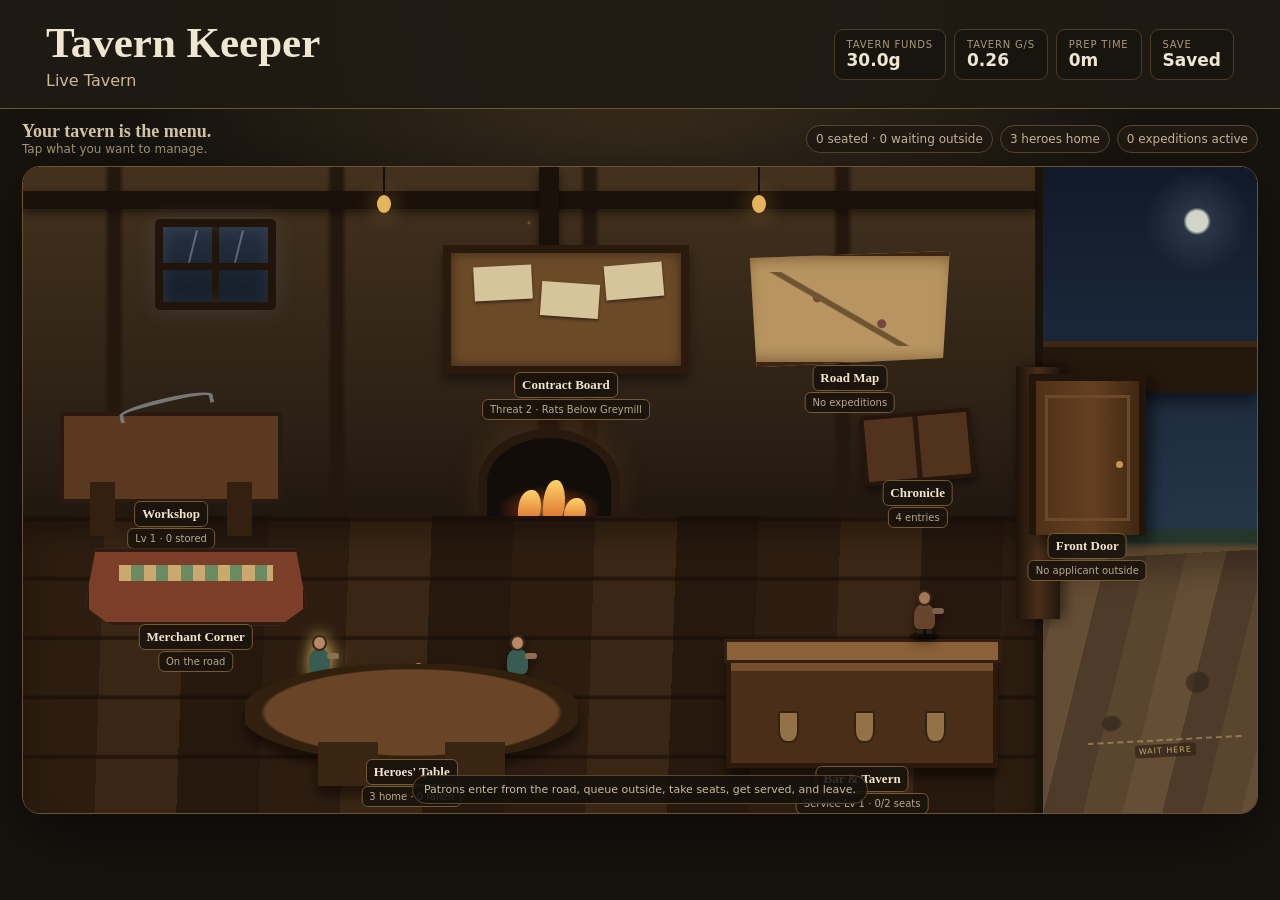
==== tavern-keeper/index.html @ 8fdbe209 "Scale Tavern Keeper contracts to long-form durations" ====
<!doctype html>
<html lang="en">
<head>
  <meta charset="utf-8">
  <meta name="viewport" content="width=device-width,initial-scale=1,viewport-fit=cover">
  <title>Tavern Keeper — Animated Tavern</title>
  <link rel="stylesheet" href="styles.css">
</head>
<body class="scene-mode">
<header class="game-header">
  <div class="brand"><h1>Tavern Keeper</h1><p>Live Tavern</p></div>
  <div class="top-stats">
    <div><span>Tavern funds</span><strong id="funds">0.0g</strong></div>
    <div><span>Tavern g/s</span><strong id="tavernGps">0.00</strong></div>
    <div><span>Prep time</span><strong id="prepTime">0m</strong></div>
    <div><span>Save</span><strong id="saveState">Local</strong></div>
  </div>
</header>

<section id="offlineReturn" class="panel offline-return hidden overlay-panel">
    <div class="section-title"><h2>While You Were Away</h2><span id="offlineDuration" class="status">0m</span></div>
    <div id="offlineSummary"></div>
    <button id="closeOfflineSummary">Dismiss Return Summary</button>
  </section>

<main id="appShell" class="scene-shell">
  <section id="sceneScreen" class="app-screen active" data-screen="scene" aria-label="Animated tavern">
    <div class="scene-intro">
      <div><strong>Your tavern is the menu.</strong><span>Tap what you want to manage.</span></div>
      <div class="scene-status-strip">
        <span id="scenePatronStatus">0 patrons</span>
        <span id="sceneHeroStatus">0 heroes home</span>
        <span id="sceneExpeditionStatus">0 expeditions</span>
      </div>
    </div>

    <div id="tavernRoom" class="tavern-room" aria-label="Tavern interior and exterior entry">
      <div id="sceneOutside" class="outside-yard" aria-hidden="true">
        <div class="outside-sky"></div>
        <div class="outside-road"></div>
        <div class="porch-roof"></div>
        <div class="queue-marker"><span>WAIT HERE</span></div>
      </div>
      <div class="door-threshold" aria-hidden="true"></div>
      <div class="room-wall">
        <div class="roof-beam beam-a"></div><div class="roof-beam beam-b"></div>
        <div class="scene-window"><i></i><i></i><span></span></div>
        <div class="fireplace"><div class="fire-glow"></div><div class="flame f1"></div><div class="flame f2"></div><div class="flame f3"></div></div>
        <div class="hanging-lamp lamp-a"></div><div class="hanging-lamp lamp-b"></div>
      </div>
      <div class="wood-floor"></div>

      <button class="scene-object hotspot contract-board-object" data-open-screen="contracts" aria-label="Open contract board">
        <span class="object-art"><i></i><i></i><i></i></span><b>Contract Board</b><small id="sceneContractBadge">Threat 2 selected</small>
      </button>

      <button class="scene-object hotspot wall-map-object" data-open-screen="expeditions" aria-label="Open expeditions">
        <span class="map-art"></span><b>Road Map</b><small id="sceneExpeditionBadge">No expeditions</small>
      </button>

      <button class="scene-object hotspot ledger-object" data-open-screen="chronicle" aria-label="Open tavern chronicle">
        <span class="book-art"></span><b>Chronicle</b><small id="sceneChronicleBadge">0 entries</small>
      </button>

      <button class="scene-object hotspot workshop-object" data-open-screen="workshop" aria-label="Open workshop">
        <span class="workbench-art"><i></i></span><b>Workshop</b><small id="sceneWorkshopBadge">Lv 1</small>
      </button>

      <button class="scene-object hotspot hero-table-object" data-open-screen="heroes" aria-label="Open hero roster and preparation">
        <span class="table-art"></span><b>Heroes' Table</b><small id="sceneHeroBadge">0 home</small>
      </button>

      <button class="scene-object hotspot bar-object" data-open-screen="tavern" aria-label="Manage tavern">
        <span class="bar-art"><i></i><i></i><i></i></span><b>Bar & Tavern</b><small id="sceneBarBadge">Lv 1 service</small>
      </button>

      <button class="scene-object hotspot merchant-object" data-open-screen="merchant" aria-label="Visit merchant">
        <span class="merchant-table-art"></span><b>Merchant Corner</b><small id="sceneMerchantBadge">On the road</small>
      </button>

      <button class="scene-object hotspot door-object exterior-door" data-open-screen="applicants" aria-label="Check applicants outside">
        <span class="door-art"><i></i></span><b>Front Door</b><small id="sceneApplicantBadge">No applicant</small>
      </button>

      <div id="scenePatrons" class="scene-actors patron-actors" aria-hidden="true"></div>
      <div id="sceneHeroes" class="scene-actors hero-actors" aria-hidden="true"></div>
      <div id="sceneVisitor" class="scene-actors visitor-actors" aria-hidden="true"></div>
      <div id="sceneStaff" class="scene-actors staff-actors" aria-hidden="true"></div>

      <div class="scene-toast" id="sceneToast">Tap an object to manage the tavern.</div>
    </div>
  </section>

  <section class="app-screen menu-screen" data-screen="tavern">
    <div class="screen-header"><button class="back-tavern" data-back-tavern>← Back to Tavern</button><div><h2>Bar & Tavern</h2><p>Patrons, service, facilities and upgrades.</p></div></div>
    <section class="panel economy-panel screen-panel">
    <div class="section-title"><h2>Tavern Floor</h2><span id="serviceStatus" class="status">OPEN</span></div>
    <div class="economy-metrics">
      <div><span>Projected income</span><strong id="projectedGps">0.00 g/s</strong></div>
      <div><span>Rolling income</span><strong id="rollingGps">0.00 g/s</strong></div>
      <div><span>Seats</span><strong id="seatCount">2</strong></div>
      <div><span>Service</span><strong id="serviceLevel">Lv 1</strong></div>
      <div><span>Kitchen</span><strong id="kitchenLevel">Lv 1</strong></div>
      <div><span>Commons</span><strong id="barLevel">Lv 1</strong></div>
      <div><span>Lodging</span><strong id="lodgingLevel">Lv 1</strong></div>
      <div><span>Infirmary</span><strong id="infirmaryLevel">Lv 1</strong></div>
      <div><span>Workshop</span><strong id="workshopLevel">Lv 1</strong></div>
      <div><span>Patrons served</span><strong id="servedCount">0</strong></div>
      <div><span>Walked away</span><strong id="lostCount">0</strong></div>
    </div>

    <div class="tavern-flow">
      <div>
        <h3>Seated patrons</h3>
        <div id="seatedPatrons" class="patron-list"></div>
      </div>
      <div>
        <h3>Waiting</h3>
        <div id="waitingPatrons" class="patron-list compact"></div>
      </div>
      <div>
        <h3>Recent service</h3>
        <div id="serviceLog" class="service-log"></div>
      </div>
    </div>

    <h3>Improve the Tavern</h3>
    <div id="tavernUpgrades" class="upgrade-grid"></div>
  </section>
  </section>

  <section class="app-screen menu-screen" data-screen="merchant">
    <div class="screen-header"><button class="back-tavern" data-back-tavern>← Back to Tavern</button><div><h2>Merchant Corner</h2><p>Buy from whoever is currently visiting.</p></div></div>
    <section class="panel merchant-panel screen-panel">
    <div class="section-title"><h2>Visiting Merchant</h2><span id="merchantStatus" class="status">ON THE ROAD</span></div>
    <div class="merchant-summary">
      <div><span>Merchant</span><strong id="merchantName">No merchant present</strong></div>
      <div><span>Quality</span><strong id="merchantQuality">—</strong></div>
      <div><span>Visit timer</span><strong id="merchantTimer">—</strong></div>
      <div><span>Tavern draw</span><strong id="merchantDraw">Quality 1</strong></div>
    </div>
    <p id="merchantNote" class="merchant-note">A merchant will stop by as the tavern operates.</p>
    <div id="merchantOffers" class="merchant-offers"></div>
    <div id="merchantLog" class="merchant-log"></div>
  </section>
  </section>

  <section class="app-screen menu-screen" data-screen="applicants">
    <div class="screen-header"><button class="back-tavern" data-back-tavern>← Back to Tavern</button><div><h2>Front Door</h2><p>Meet applicants looking for work.</p></div></div>
    <section class="panel applicant-panel screen-panel">
    <div class="section-title"><h2>Applicants</h2><span id="applicantStatus" class="status">NO APPLICANT</span></div>
    <div class="applicant-summary">
      <div><span>Name</span><strong id="applicantName">No applicant present</strong></div>
      <div><span>Quality</span><strong id="applicantQuality">—</strong></div>
      <div><span>Hire cost</span><strong id="applicantCost">—</strong></div>
      <div><span>Time remaining</span><strong id="applicantTimer">—</strong></div>
      <div><span>Tavern draw</span><strong id="applicantDraw">Quality 1</strong></div>
    </div>
    <div id="applicantBody" class="applicant-body"><p class="empty">An applicant will eventually stop in looking for work.</p></div>
    <button id="recruitApplicant" class="primary" disabled>Recruit Applicant</button>
    <div id="applicantLog" class="applicant-log"></div>
  </section>
  </section>

  <section class="app-screen menu-screen" data-screen="workshop">
    <div class="screen-header"><button class="back-tavern" data-back-tavern>← Back to Tavern</button><div><h2>Workshop & Stash</h2><p>Craft, store, equip and repair.</p></div></div>
    <section class="panel crafting-panel screen-panel">
    <div class="section-title"><h2>Workshop &amp; Stash</h2><span class="status">CRAFTING</span></div>
    <div class="craft-layout">
      <div>
        <h3>Recovered Materials</h3>
        <div id="materialStash" class="stash-grid"></div>
        <h3>Crafted / Stored Items</h3>
        <div id="itemStock" class="stock-list"></div>
      </div>
      <div>
        <h3>Recipes</h3>
        <div id="recipeList" class="recipe-list"></div>
      </div>
    </div>
    <div id="craftLog" class="craft-log"></div><h3>Maintenance Log</h3><div id="repairLog" class="craft-log"></div>
  </section>
  </section>

  <section class="app-screen menu-screen" data-screen="contracts">
    <div class="screen-header"><button class="back-tavern" data-back-tavern>← Back to Tavern</button><div><h2>Contract Board</h2><p>Choose the work. Threat is advisory.</p></div></div>
    <section class="panel contract-board-panel screen-panel">
    <div class="section-title"><h2>Contract Board</h2><span class="status">ANY HERO MAY DEPLOY</span></div>
    <p class="contract-board-note">Threat is advisory. Failed contracts still pay for performance already achieved.</p>
    <div id="contractBoard" class="contract-board"></div>
  </section>
  </section>

  <section class="app-screen menu-screen" data-screen="chronicle">
    <div class="screen-header"><button class="back-tavern" data-back-tavern>← Back to Tavern</button><div><h2>Tavern Chronicle</h2><p>Records, legends, deaths and milestones.</p></div></div>
    <section class="panel chronicle-panel screen-panel">
    <div class="section-title"><h2>Tavern Chronicle</h2><span id="chronicleStatus" class="status">0 ENTRIES</span></div>
    <p class="chronicle-note">Contracts, feats, recruits, deaths, records and tavern milestones become permanent history.</p>
    <div class="legacy-metrics">
      <div><span>Contracts</span><strong id="legacyContracts">0</strong></div>
      <div><span>Successes</span><strong id="legacySuccesses">0</strong></div>
      <div><span>Fallen</span><strong id="legacyFallen">0</strong></div>
      <div><span>Legends</span><strong id="legacyLegends">0</strong></div>
      <div><span>Patrons served</span><strong id="legacyPatrons">0</strong></div>
      <div><span>Tavern revenue</span><strong id="legacyRevenue">0g</strong></div>
    </div>
    <div class="chronicle-layout">
      <div>
        <h3>Records</h3>
        <div id="chronicleRecords" class="chronicle-records"></div>
        <h3>Legends</h3>
        <div id="chronicleLegends" class="chronicle-legends"></div>
      </div>
      <div>
        <h3>The Ledger</h3>
        <div id="chronicleLog" class="chronicle-log"></div>
      </div>
    </div>
  </section>
  </section>

  <section class="app-screen menu-screen hero-screen" data-screen="heroes">
    <div class="screen-header"><button class="back-tavern" data-back-tavern>← Back to Tavern</button><div><h2>Heroes' Table</h2><p>Select, prepare, equip and send a hero.</p></div></div>
    <div class="focused-grid"><aside class="panel roster-panel screen-panel">
    <div class="section-title"><h2>Hero Roster</h2><span id="rosterCount" class="status">0 alive</span></div>
    <div id="heroRoster" class="hero-roster"></div>
    <h3>Fallen</h3>
    <div id="fallenRoster" class="fallen-roster"></div>
    <div class="save-actions"><button id="newTavern" class="danger">New Tavern / Clear Save</button></div>
  </aside><section class="panel tavern screen-panel" id="tavernPanel">
    <div class="section-title"><h2>Selected Hero</h2><span id="risk" class="risk">—</span></div>
    <div id="heroCard" class="hero-card"></div>

    <div class="career-grid">
      <div><span>Career rank</span><strong id="careerRank">—</strong></div>
      <div><span>XP</span><strong id="careerXp">—</strong></div>
      <div><span>Contracts</span><strong id="careerContracts">—</strong></div>
      <div><span>Successes</span><strong id="careerSuccesses">—</strong></div>
    </div>

    <div class="status-block"><span>Skills</span><div id="skills" class="chips"></div></div>
    <div class="status-block"><span>Titles</span><div id="titles" class="chips"></div></div>

    <div class="condition-grid">
      <div><span>Health</span><strong id="homeHealth"></strong><i><b id="homeHealthBar"></b></i></div>
      <div><span>Hunger</span><strong id="homeHunger"></strong><i><b id="homeHungerBar"></b></i></div>
      <div><span>Fatigue</span><strong id="homeFatigue"></strong><i><b id="homeFatigueBar"></b></i></div>
      <div><span>Morale</span><strong id="homeMorale"></strong><i><b id="homeMoraleBar"></b></i></div>
    </div>
    <div class="status-block"><span>Moodlets</span><div id="homeMoodlets" class="chips"></div></div>
    <div class="status-block"><span>Injuries</span><div id="injuries" class="chips"></div></div>

    <h3>Prepare</h3>
    <div id="prepActions" class="prep-actions"></div>

    <h3>Loadout</h3>
    <div class="loadout-grid">
      <div><span>Weapon</span><strong id="currentWeapon">—</strong></div>
      <div><span>Armor</span><strong id="currentArmor">—</strong></div>
      <div><span>Healing potions</span><strong id="potions">0</strong></div>
      <div><span>Field bandages</span><strong id="bandages">0</strong></div>
    </div>
    <div class="maintenance-actions"><button id="repairWeapon">Repair Weapon</button><button id="repairArmor">Repair Armor</button></div><small class="loadout-note">Gear condition persists. Worn/damaged/broken equipment loses effectiveness until repaired.</small>

    <div class="contract-card selected-contract"><div><h3 id="selectedContractName">—</h3><span id="selectedContractThreat" class="threat">Threat —</span></div><p id="selectedContractObjective">Select a contract from the board.</p><small id="selectedContractRisk">Threat is advisory.</small></div>
    <label>Seed <input id="seed" type="number" value="42" min="1"></label>
    <button id="deploy" class="primary">Deploy Selected Hero</button>

    <h3 class="history-heading">Career History</h3>
    <div id="careerHistory" class="career-history"></div>
    <div id="prepLog" class="prep-log"></div>
  </section></div>
  </section>

  <section class="app-screen menu-screen expedition-screen" data-screen="expeditions">
    <div class="screen-header"><button class="back-tavern" data-back-tavern>← Back to Tavern</button><div><h2>Road Map</h2><p>Follow every active expedition and review completed reports.</p></div></div>
    <section class="panel expedition screen-panel" id="expeditionPanel">
    <div class="section-title"><h2>Expeditions</h2><div class="expedition-head-meta"><span id="expeditionCount" class="status">0 ACTIVE · 0 TOTAL</span><span id="status" class="status">READY</span></div></div>
    <div id="expeditionTabs" class="expedition-tabs"><p class="empty">No expeditions yet.</p></div>
    <div id="activeHeroBanner" class="active-hero-banner">No active expedition.</div>
    <div class="metrics">
      <div><span>HP</span><strong id="hp">—</strong></div><div><span>Reward rate</span><strong id="gps">0.00</strong></div><div><span>Hero gold</span><strong id="gold">0</strong></div><div><span>Progress</span><strong id="progress">0%</strong></div>
    </div>
    <div class="bars"><label>Health<div><i id="hpBar"></i></div></label><label>Fatigue<div><i id="fatigueBar"></i></div></label><label>Hunger<div><i id="hungerBar"></i></div></label><label>Morale<div><i id="moraleBar"></i></div></label></div>
    <div class="current"><div><span>Location</span><strong id="location">—</strong></div><div><span>Moodlets</span><strong id="moodlets">—</strong></div></div>
    <div class="current"><div><span>Injuries</span><strong id="fieldInjuries">None</strong></div><div><span>Potions</span><strong id="fieldPotions">—</strong></div></div><div class="current"><div><span>Weapon condition</span><strong id="fieldWeapon">—</strong></div><div><span>Armor condition</span><strong id="fieldArmor">—</strong></div></div><div class="current"><div><span>Objective score</span><strong id="fieldObjectiveScore">—</strong></div><div><span>Objective state</span><strong id="fieldObjectiveState">—</strong></div></div>
    <div class="controls"><button data-speed="0">Pause hero</button><button data-speed="1" class="active">1×</button><button data-speed="4">4×</button><button data-speed="12">12×</button><button id="step">Step hero</button></div>
    <p class="economy-note">Each expedition runs at its own speed. Tavern service, merchants and applicants continue in real time.</p>
    <h3>Event Feed</h3><div id="log" class="log"></div>
    <details><summary>Decision Debug</summary><pre id="debug"></pre></details>
  </section>
    <section class="panel summary screen-panel" id="summaryPanel">
    <h2>Expedition Summary</h2>
    <div id="summaryBody"><p>Select a hero, prepare them, then deploy.</p></div>
    <button id="returnHome" disabled>Close Selected Report</button>
  </section>
  </section>
</main>

<script src="core.js"></script><script src="app.js"></script>
</body></html>
---- tavern-keeper/styles.css ----
:root{font-family:Inter,ui-sans-serif,system-ui,-apple-system,BlinkMacSystemFont,"Segoe UI",sans-serif;background:#17140f;color:#efe6d2;color-scheme:dark}*{box-sizing:border-box}body{margin:0;background:radial-gradient(circle at top,#3c2f1e 0,#17140f 46%);min-height:100vh}header{display:flex;justify-content:space-between;align-items:center;gap:16px;padding:18px clamp(14px,4vw,46px);border-bottom:1px solid #6b5431;background:#1f1a13ee;position:sticky;top:0;z-index:3}h1,h2,h3{font-family:Georgia,serif}h1{margin:0;font-size:clamp(27px,5vw,43px)}h2,h3{margin-top:0}header p{margin:4px 0 0;color:#cbb995}.top-stats{display:flex;gap:8px}.top-stats div,.metrics div,.current div,.career-grid div{background:#18150f;border:1px solid #4b3c2b;border-radius:9px;padding:9px 12px}.top-stats span,.metrics span,.current span,.status-block>span,.condition-grid span,.career-grid span{display:block;color:#a99878;font-size:10px;text-transform:uppercase;letter-spacing:.08em}.top-stats strong{font-size:17px}main{display:grid;grid-template-columns:minmax(230px,300px) minmax(310px,400px) minmax(0,1fr);gap:14px;padding:14px;max-width:1680px;margin:auto}.panel{background:#211c15;border:1px solid #54452f;border-radius:14px;padding:16px;box-shadow:0 18px 60px #0006}.summary{grid-column:1/-1}.section-title{display:flex;align-items:center;justify-content:space-between;gap:12px}.section-title h2{margin-bottom:10px}.risk,.status,.threat{border:1px solid #81663a;border-radius:999px;padding:7px 11px;background:#2b2419;font-size:12px}.hero-roster,.fallen-roster{display:flex;flex-direction:column;gap:7px}.roster-card{display:flex;flex-direction:column;text-align:left;padding:10px;background:#18150f}.roster-card.selected{border-color:#c18b48;background:#332719}.roster-card>div,.fallen-card>div,.hero-card>div,.contract-card>div,.supply-row{display:flex;justify-content:space-between;align-items:center;gap:8px}.roster-card small,.fallen-card small{color:#b4a487;margin-top:4px}.roster-card em{font-style:normal;font-size:11px;color:#d6b977;margin-top:5px}.fallen-card{padding:9px;background:#181512;border:1px solid #40362a;border-radius:8px;opacity:.72}.fallen-card span{font-size:11px;color:#ad9d82}.empty{color:#8f8068;font-style:italic}.save-actions{border-top:1px solid #443725;margin-top:14px;padding-top:12px}.hero-card,.contract-card{border:1px solid #4c3e2b;background:#18150f;border-radius:10px;padding:12px;margin:12px 0}.hero-card strong{font-size:18px}.hero-card p{font-size:12px;color:#d3c4a7}.hero-card small,.contract-card small{color:#a99878}.career-grid{display:grid;grid-template-columns:1fr 1fr;gap:7px}.career-grid strong{font-size:18px}.condition-grid{display:grid;grid-template-columns:1fr 1fr;gap:8px}.condition-grid>div{background:#18150f;border:1px solid #493b2a;border-radius:8px;padding:9px}.condition-grid strong{float:right}.condition-grid i{display:block;clear:both;height:7px;background:#0f0d0a;border:1px solid #443725;border-radius:999px;overflow:hidden;margin-top:7px}.condition-grid b{display:block;height:100%;background:linear-gradient(90deg,#9a642d,#dfad5a);width:50%}.status-block{margin:12px 0}.chips,.materials{display:flex;gap:6px;flex-wrap:wrap;margin-top:6px}.chips span,.materials span{background:#302719;border:1px solid #4b3c2b;padding:5px 8px;border-radius:999px;font-size:12px}.chips .muted{opacity:.6}.prep-actions{display:grid;grid-template-columns:1fr 1fr;gap:7px}.prep-action{display:flex;flex-direction:column;text-align:left;min-height:88px}.prep-action strong{font-family:Georgia,serif}.prep-action span{font-size:11px;color:#d8b777;margin:3px 0}.prep-action small{color:#ac9d82;line-height:1.25}.prep-action:disabled{opacity:.4;cursor:not-allowed}.grid-2{display:grid;grid-template-columns:1fr 1fr;gap:8px}label{display:flex;flex-direction:column;gap:6px;margin:10px 0;color:#d5c7ac;font-size:13px}select,input,button{font:inherit}select,input[type=number]{width:100%;background:#15120e;color:#f2e8d4;border:1px solid #5a4933;border-radius:8px;padding:9px}button{background:#372d1f;color:#f2e8d4;border:1px solid #745c38;border-radius:8px;padding:9px 12px;cursor:pointer}button:hover:not(:disabled),button.active{background:#57452c}button:disabled{opacity:.45}.primary{width:100%;font-weight:800;background:#7d4f22;border-color:#b57b3b;padding:13px}.danger{width:100%;border-color:#74463d;background:#3b2420}.supply-row{padding:8px 0}.prep-log{margin-top:12px;border-top:1px solid #493b2a}.prep-log>div{display:flex;justify-content:space-between;gap:10px;padding:6px 0;font-size:11px;color:#b7a88e}.history-heading{margin-top:18px}.career-history{display:flex;flex-direction:column;gap:6px}.career-history>div{background:#18150f;border:1px solid #493b2a;border-radius:8px;padding:8px}.career-history>div span,.career-history>div small{display:block;color:#b7a88e;font-size:11px;margin-top:3px}.active-hero-banner{padding:10px;background:#2f271b;border:1px solid #58472f;border-radius:9px;margin-bottom:10px;color:#d9bf8c}.metrics{display:grid;grid-template-columns:repeat(4,1fr);gap:8px}.metrics strong{font-size:21px}.bars{display:grid;grid-template-columns:repeat(4,1fr);gap:8px;margin:14px 0}.bars label{margin:0}.bars label>div{height:9px;border-radius:999px;background:#0d0b08;overflow:hidden;border:1px solid #4b3c2b}.bars i{display:block;height:100%;background:linear-gradient(90deg,#a36a2f,#d4a55a);width:50%}.current{display:grid;grid-template-columns:1fr 1fr;gap:8px;margin-top:8px}.controls{display:flex;gap:8px;flex-wrap:wrap;margin:14px 0}.log{height:430px;overflow:auto;background:#11100c;border:1px solid #493b2a;border-radius:10px;padding:10px}.event{padding:8px 6px;border-bottom:1px solid #30281d}.event:last-child{border-bottom:0}.event time{color:#89795c;font-size:11px;margin-right:6px}.event .reasons{display:block;color:#bda77e;font-size:12px;margin:4px 0 0 46px}.event.income{color:#dcb76c}.event.result{color:#f2d58e;font-weight:700}.event.injury{color:#e2a18d}.event.decision{color:#ded3bb}details{margin-top:10px}pre{white-space:pre-wrap;max-height:240px;overflow:auto;background:#11100c;padding:10px;border-radius:8px;font-size:11px}.summary-grid{display:grid;grid-template-columns:repeat(auto-fit,minmax(130px,1fr));gap:8px}.summary-grid div{padding:10px;background:#18150f;border:1px solid #493b2a;border-radius:8px}.banked,.progression{color:#d9bd81}@media(max-width:1180px){main{grid-template-columns:280px minmax(0,1fr)}.roster-panel{grid-row:1/3}.expedition{grid-column:2}.tavern{grid-column:2}.summary{grid-column:1/-1}}@media(max-width:760px){header{position:static;align-items:flex-start}.top-stats{flex-direction:column}main{grid-template-columns:1fr;padding:9px}.roster-panel,.tavern,.expedition,.summary{grid-column:auto;grid-row:auto}.metrics,.bars{grid-template-columns:1fr 1fr}.log{height:300px}}@media(max-width:460px){header{padding:13px}.panel{padding:13px}.grid-2,.prep-actions{grid-template-columns:1fr}.metrics strong{font-size:17px}.condition-grid,.career-grid{grid-template-columns:1fr 1fr}}
.economy-panel{grid-column:1/-1}.economy-metrics{display:grid;grid-template-columns:repeat(6,minmax(110px,1fr));gap:8px}.economy-metrics>div{background:#18150f;border:1px solid #4b3c2b;border-radius:9px;padding:10px}.economy-metrics span{display:block;color:#a99878;font-size:10px;text-transform:uppercase;letter-spacing:.08em}.economy-metrics strong{font-size:18px}.tavern-flow{display:grid;grid-template-columns:1.2fr .8fr 1.5fr;gap:10px;margin-top:14px}.tavern-flow>div{background:#18150f;border:1px solid #493b2a;border-radius:10px;padding:10px;min-height:145px}.patron-list{display:flex;flex-direction:column;gap:6px}.patron-card{border:1px solid #433725;border-radius:8px;padding:7px;background:#211a12}.patron-card>div{display:flex;justify-content:space-between;gap:8px}.patron-card span,.patron-card small{font-size:11px;color:#b7a88e}.patron-list.compact .patron-card{padding:5px 7px}.service-log{max-height:180px;overflow:auto}.service-log>div{display:grid;grid-template-columns:42px 1fr;gap:6px;border-bottom:1px solid #30281d;padding:5px 0;font-size:11px}.service-log time{color:#89795c}.service-log .sale span{color:#d9bd81}.service-log .lost span{color:#d49a8c}.upgrade-grid{display:grid;grid-template-columns:repeat(4,1fr);gap:8px}.upgrade-card{display:flex;flex-direction:column;text-align:left;min-height:82px}.upgrade-card span{font-size:11px;color:#d8b777;margin:3px 0}.upgrade-card small{color:#ac9d82}.economy-note{font-size:11px;color:#a99878;margin-top:-5px}
@media(max-width:1180px){.economy-metrics{grid-template-columns:repeat(3,1fr)}.tavern-flow{grid-template-columns:1fr 1fr}.tavern-flow>div:last-child{grid-column:1/-1}.upgrade-grid{grid-template-columns:1fr 1fr}}
@media(max-width:760px){.economy-panel{grid-column:auto}.economy-metrics{grid-template-columns:1fr 1fr}.tavern-flow{grid-template-columns:1fr}.tavern-flow>div:last-child{grid-column:auto}.upgrade-grid{grid-template-columns:1fr 1fr}}
@media(max-width:460px){.economy-metrics,.upgrade-grid{grid-template-columns:1fr 1fr}}

.crafting-panel{grid-column:1/-1}.craft-layout{display:grid;grid-template-columns:.9fr 1.4fr;gap:14px}.stash-grid{display:grid;grid-template-columns:1fr 1fr;gap:7px}.stash-grid>div{display:flex;justify-content:space-between;background:#18150f;border:1px solid #493b2a;border-radius:8px;padding:8px}.stash-grid span{color:#b8a78a}.stock-list{display:flex;flex-direction:column;gap:7px}.stock-card{display:grid;grid-template-columns:1fr auto;gap:4px 8px;background:#18150f;border:1px solid #493b2a;border-radius:8px;padding:9px}.stock-card>div{display:flex;justify-content:space-between;gap:8px}.stock-card small{color:#ad9d82}.stock-card button{grid-column:2;grid-row:1/3;align-self:center}.recipe-list{display:grid;grid-template-columns:1fr 1fr;gap:8px}.recipe-card{display:flex;flex-direction:column;background:#18150f;border:1px solid #493b2a;border-radius:9px;padding:10px}.recipe-card>div:first-child{display:flex;justify-content:space-between;gap:8px}.recipe-card>div:first-child span{text-transform:uppercase;font-size:10px;color:#a99878}.recipe-card p{font-size:12px;color:#c5b79d;min-height:32px}.recipe-mats{display:flex;flex-wrap:wrap;gap:5px;margin-bottom:7px}.recipe-mats span{font-size:10px;border-radius:999px;padding:4px 6px;border:1px solid #4d4030}.recipe-mats .ok{color:#d7c79f}.recipe-mats .short{color:#d59b8e;border-color:#68443c}.recipe-card>small{color:#a99878;margin-bottom:7px}.recipe-card button{margin-top:auto}.craft-log{margin-top:10px;border-top:1px solid #493b2a}.craft-log>div{display:flex;justify-content:space-between;gap:10px;padding:6px 0;font-size:11px;color:#b7a88e}.loadout-grid{display:grid;grid-template-columns:1fr 1fr;gap:7px}.loadout-grid>div{display:flex;justify-content:space-between;gap:8px;background:#18150f;border:1px solid #493b2a;border-radius:8px;padding:8px}.loadout-grid span{color:#a99878;font-size:11px}.loadout-note{display:block;color:#8f8068;margin-top:7px}
@media(max-width:900px){.craft-layout{grid-template-columns:1fr}.recipe-list{grid-template-columns:1fr 1fr}}
@media(max-width:560px){.recipe-list,.stash-grid,.loadout-grid{grid-template-columns:1fr}}

.merchant-panel{grid-column:1/-1}.merchant-summary{display:grid;grid-template-columns:repeat(4,1fr);gap:8px}.merchant-summary>div{background:#18150f;border:1px solid #4b3c2b;border-radius:9px;padding:9px}.merchant-summary span{display:block;color:#a99878;font-size:10px;text-transform:uppercase;letter-spacing:.08em}.merchant-summary strong{font-size:16px}.merchant-note{color:#b4a487;font-size:12px}.merchant-offers{display:grid;grid-template-columns:repeat(4,1fr);gap:8px}.merchant-offer{display:flex;flex-direction:column;background:#18150f;border:1px solid #493b2a;border-radius:9px;padding:10px}.merchant-offer>div{display:flex;justify-content:space-between;gap:8px}.merchant-offer small{color:#ad9d82;margin:5px 0 8px}.merchant-offer button{margin-top:auto}.merchant-offer.sold{opacity:.55}.merchant-log{margin-top:10px;border-top:1px solid #493b2a;max-height:145px;overflow:auto}.merchant-log>div{display:grid;grid-template-columns:46px 1fr;gap:6px;padding:5px 0;border-bottom:1px solid #30281d;font-size:11px}.merchant-log time{color:#89795c}.merchant-log .purchase span{color:#d9bd81}.merchant-log .arrival span{color:#d6c195}.merchant-log .departure span{color:#9e9077}
@media(max-width:1000px){.merchant-offers{grid-template-columns:1fr 1fr}.merchant-summary{grid-template-columns:1fr 1fr}}
@media(max-width:560px){.merchant-offers,.merchant-summary{grid-template-columns:1fr}}

.contract-board-panel{grid-column:1/-1}.contract-board-note{color:#a99878;font-size:12px;margin-top:-4px}.contract-board{display:grid;grid-template-columns:repeat(5,minmax(190px,1fr));gap:8px}.board-contract{display:flex;flex-direction:column;text-align:left;min-height:150px;background:#18150f}.board-contract.selected{border-color:#c18b48;background:#332719}.board-contract>div{display:flex;justify-content:space-between;gap:8px}.board-contract>div span{font-size:11px;color:#d8b777}.board-contract em{font-style:normal;color:#d6c195;font-size:11px;margin-top:5px}.board-contract p{font-size:12px;color:#c5b79d;line-height:1.3;margin:8px 0}.board-contract small{color:#95866f;margin-top:auto}.selected-contract{border-color:#7b623d}
@media(max-width:1280px){.contract-board{grid-template-columns:repeat(3,1fr)}}
@media(max-width:800px){.contract-board{grid-template-columns:1fr 1fr}}
@media(max-width:500px){.contract-board{grid-template-columns:1fr}}

.applicant-panel{grid-column:1/-1}.applicant-summary{display:grid;grid-template-columns:1.3fr repeat(4,1fr);gap:8px}.applicant-summary>div{background:#18150f;border:1px solid #4b3c2b;border-radius:9px;padding:9px}.applicant-summary span{display:block;color:#a99878;font-size:10px;text-transform:uppercase;letter-spacing:.08em}.applicant-summary strong{font-size:16px}.applicant-body{margin:10px 0}.applicant-card{display:grid;grid-template-columns:1fr 2fr;gap:10px;background:#18150f;border:1px solid #493b2a;border-radius:10px;padding:10px}.applicant-stats{display:grid;grid-template-columns:repeat(5,1fr);gap:5px}.applicant-stats>div{background:#211a12;border:1px solid #433725;border-radius:7px;padding:7px;text-align:center}.applicant-stats span{display:block;color:#9e8e72;text-transform:capitalize;font-size:10px}.applicant-stats strong{font-size:18px}.applicant-details p{margin:4px 0;color:#c8baa0;font-size:12px}.applicant-log{margin-top:10px;border-top:1px solid #493b2a;max-height:145px;overflow:auto}.applicant-log>div{display:grid;grid-template-columns:46px 1fr;gap:6px;padding:5px 0;border-bottom:1px solid #30281d;font-size:11px}.applicant-log time{color:#89795c}.applicant-log .recruited span{color:#d9bd81}.applicant-log .arrival span{color:#d6c195}.applicant-log .departure span{color:#9e9077}
@media(max-width:900px){.applicant-summary{grid-template-columns:1fr 1fr}.applicant-card{grid-template-columns:1fr}.applicant-stats{grid-template-columns:repeat(5,1fr)}}
@media(max-width:560px){.applicant-summary{grid-template-columns:1fr}.applicant-stats{grid-template-columns:repeat(3,1fr)}}

.maintenance-actions{display:grid;grid-template-columns:1fr 1fr;gap:7px;margin-top:7px}.stock-card button+button{margin-top:5px}.event.gear{border-left-color:#b08a4f;background:#211b13}
@media(max-width:560px){.maintenance-actions{grid-template-columns:1fr}}

.expedition-head-meta{display:flex;gap:7px;flex-wrap:wrap;justify-content:flex-end}.expedition-tabs{display:grid;grid-template-columns:repeat(3,minmax(0,1fr));gap:7px;margin-bottom:10px}.expedition-tab{display:flex;flex-direction:column;text-align:left;background:#18150f;min-height:68px}.expedition-tab>div{display:flex;justify-content:space-between;gap:7px}.expedition-tab span{font-size:10px;color:#d8b777}.expedition-tab small{color:#a99878;margin-top:5px}.expedition-tab.selected{border-color:#c18b48;background:#332719}.expedition-tab.success{border-color:#5f714a}.expedition-tab.death{border-color:#79463f}.expedition-tab.retreat{border-color:#786539}.roster-card.deployed{border-color:#725b3c;opacity:.72}
@media(max-width:900px){.expedition-tabs{grid-template-columns:1fr 1fr}}
@media(max-width:560px){.expedition-tabs{grid-template-columns:1fr}.expedition-head-meta{justify-content:flex-start}}

.objective-events{display:grid;grid-template-columns:repeat(auto-fit,minmax(210px,1fr));gap:7px;margin:8px 0 14px}.objective-events>div{display:flex;justify-content:space-between;gap:10px;background:#18150f;border:1px solid #493b2a;border-radius:8px;padding:8px}.objective-events span{color:#d9bd81;font-size:11px}.event.objective{color:#e7ca8b;border-left:2px solid #9e7440}.board-contract small+small{margin-top:5px}

.hidden{display:none!important}.offline-return{grid-column:1/-1;border-color:#806338;background:#2a2116}.offline-cap{color:#d6b977;font-size:12px}.offline-metrics{display:grid;grid-template-columns:repeat(6,minmax(120px,1fr));gap:8px;margin:10px 0 16px}.offline-metrics>div{background:#18150f;border:1px solid #4b3c2b;border-radius:9px;padding:10px}.offline-metrics span{display:block;color:#a99878;font-size:10px;text-transform:uppercase;letter-spacing:.08em}.offline-metrics strong{font-size:16px}.offline-results,.offline-progress{display:grid;grid-template-columns:repeat(2,minmax(0,1fr));gap:7px;margin-bottom:14px}.offline-resolution,.offline-progress>div{background:#18150f;border:1px solid #493b2a;border-radius:9px;padding:9px}.offline-resolution>div,.offline-progress>div{display:flex;justify-content:space-between;gap:8px}.offline-resolution small{display:block;color:#b7a88e;margin-top:5px}.offline-resolution.success{border-color:#5f714a}.offline-resolution.death{border-color:#79463f}.offline-resolution.retreat,.offline-resolution.failure{border-color:#786539}
@media(max-width:900px){.offline-metrics{grid-template-columns:repeat(3,1fr)}.offline-results,.offline-progress{grid-template-columns:1fr}}
@media(max-width:560px){.offline-metrics{grid-template-columns:1fr 1fr}}

.chronicle-panel{grid-column:1/-1}.chronicle-note{color:#a99878;font-size:12px;margin-top:-4px}.legacy-metrics{display:grid;grid-template-columns:repeat(6,minmax(110px,1fr));gap:8px;margin-bottom:14px}.legacy-metrics>div{background:#18150f;border:1px solid #4b3c2b;border-radius:9px;padding:10px}.legacy-metrics span{display:block;color:#a99878;font-size:10px;text-transform:uppercase;letter-spacing:.08em}.legacy-metrics strong{font-size:18px}.chronicle-layout{display:grid;grid-template-columns:.9fr 1.5fr;gap:14px}.chronicle-records{display:grid;grid-template-columns:1fr 1fr;gap:7px}.chronicle-record{display:flex;flex-direction:column;background:#18150f;border:1px solid #493b2a;border-radius:9px;padding:9px}.chronicle-record span{font-size:10px;text-transform:uppercase;color:#a99878}.chronicle-record strong{font-size:17px;margin:3px 0}.chronicle-record small{color:#c2b08e}.empty-record{opacity:.55}.chronicle-legends{display:flex;flex-direction:column;gap:7px}.legend-card{background:#18150f;border:1px solid #695337;border-radius:9px;padding:9px}.legend-card.fallen{border-color:#75473f}.legend-card>div{display:flex;justify-content:space-between;gap:8px}.legend-card span{font-size:10px;color:#d8b777}.legend-card small,.legend-card em{display:block;color:#b7a88e;font-size:11px;margin-top:4px}.legend-card em{font-style:normal;color:#d4bd8c}.chronicle-log{max-height:590px;overflow:auto;display:flex;flex-direction:column;gap:7px}.chronicle-entry{background:#18150f;border:1px solid #493b2a;border-left:3px solid #65523a;border-radius:8px;padding:9px}.chronicle-entry>div{display:flex;justify-content:space-between;gap:8px;margin-bottom:4px}.chronicle-entry time,.chronicle-entry>div span{font-size:10px;color:#8f8068}.chronicle-entry p{margin:5px 0;color:#c8b99d;font-size:12px;line-height:1.35}.chronicle-entry small{color:#a99878}.chronicle-entry.notable{border-left-color:#a77d42}.chronicle-entry.major{border-left-color:#cf9a4f;background:#241d13}.chronicle-entry.death{border-left-color:#8e4d46}.chronicle-entry.legend,.chronicle-entry.record,.chronicle-entry.feat{border-left-color:#b58c4d}
@media(max-width:1000px){.legacy-metrics{grid-template-columns:repeat(3,1fr)}.chronicle-layout{grid-template-columns:1fr}.chronicle-log{max-height:440px}}
@media(max-width:560px){.legacy-metrics,.chronicle-records{grid-template-columns:1fr 1fr}}

.onboarding-panel{grid-column:1/-1;border-color:#7a6039;background:#262016}.onboarding-steps{display:grid;grid-template-columns:repeat(4,1fr);gap:8px}.onboarding-steps>div{background:#18150f;border:1px solid #4b3c2b;border-radius:9px;padding:10px}.onboarding-steps strong{color:#e1c487}.onboarding-steps p{margin:6px 0 0;color:#b8aa91;font-size:12px;line-height:1.35}.release-rule{margin:10px 0 0;color:#d3c19b;font-size:12px}
@media(max-width:900px){.onboarding-steps{grid-template-columns:1fr 1fr}}
@media(max-width:560px){.onboarding-steps{grid-template-columns:1fr}}
@media(max-width:760px){header{flex-direction:column}.top-stats{width:100%;display:grid;grid-template-columns:1fr 1fr}.top-stats div{min-width:0}}
@media(hover:none),(pointer:coarse){button{min-height:44px}select,input[type=number]{min-height:44px;font-size:16px}.board-contract,.roster-card,.expedition-tab{min-height:52px}details>summary{min-height:44px;display:flex;align-items:center}}


/* Animated tavern shell */
body{overflow-x:hidden}.game-header .brand{cursor:pointer;user-select:none}.game-header .brand:active{transform:translateY(1px)}
main.scene-shell{display:block;max-width:none;margin:0;padding:0}.app-screen{display:none}.app-screen.active{display:block}.menu-screen{max-width:1320px;margin:0 auto;padding:14px}.screen-header{display:flex;align-items:center;gap:14px;margin:0 0 12px;padding:10px 4px}.screen-header h2{margin:0}.screen-header p{margin:3px 0 0;color:#aa9a7e;font-size:12px}.back-tavern{min-width:150px;background:#211a12;border-color:#80633a}.screen-panel{grid-column:auto!important;grid-row:auto!important;margin:0;width:100%}.focused-grid{display:grid;grid-template-columns:minmax(240px,320px) minmax(0,1fr);gap:14px}.focused-grid>.panel{margin:0}.expedition-screen>.panel+.panel{margin-top:14px}
.overlay-panel{position:fixed!important;z-index:80;left:50%;top:92px;transform:translateX(-50%);width:min(1080px,calc(100vw - 24px));max-height:calc(100vh - 110px);overflow:auto;box-shadow:0 24px 90px #000c!important}

#sceneScreen{padding:12px clamp(8px,2vw,22px) 22px}.scene-intro{max-width:1500px;margin:0 auto 10px;display:flex;justify-content:space-between;align-items:center;gap:12px;color:#d9c8aa}.scene-intro>div:first-child{display:flex;flex-direction:column}.scene-intro strong{font-family:Georgia,serif;font-size:18px}.scene-intro span{font-size:12px;color:#a99878}.scene-status-strip{display:flex;gap:7px;flex-wrap:wrap;justify-content:flex-end}.scene-status-strip span{border:1px solid #5a472e;background:#211a12;border-radius:999px;padding:6px 9px;color:#cdbb99}

.tavern-room{--wall:#342719;--floor:#261a10;position:relative;max-width:1500px;height:clamp(540px,72vh,820px);margin:0 auto;overflow:hidden;border:1px solid #6e5330;border-radius:18px;background:#1a140d;box-shadow:inset 0 0 90px #0009,0 22px 70px #0008;isolation:isolate;touch-action:manipulation}
.room-wall{position:absolute;inset:0 0 46% 0;background:
  radial-gradient(circle at 50% 16%,#6f5330 0 1px,transparent 2px),
  linear-gradient(90deg,transparent 0 8%,#24180e 8.5% 9.5%,transparent 10% 30%,#24180e 30.5% 31.5%,transparent 32% 55%,#24180e 55.5% 56.5%,transparent 57% 80%,#24180e 80.5% 81.5%,transparent 82%),
  linear-gradient(#43311e,#2b2015 75%,#20170f);z-index:0}
.wood-floor{position:absolute;inset:54% 0 0;background:
  repeating-linear-gradient(92deg,#2d1d10 0 8%,#3a2614 8% 16%,#27180d 16% 24%);
  transform-origin:top;box-shadow:inset 0 18px 30px #0005;z-index:0}
.wood-floor:after{content:"";position:absolute;inset:0;background:repeating-linear-gradient(0deg,transparent 0 18%,#170e08aa 18.5% 19.2%,transparent 20%)}
.roof-beam{position:absolute;background:#1a110a;box-shadow:0 4px 8px #0007}.beam-a{height:18px;left:0;right:0;top:7%}.beam-b{width:20px;top:0;bottom:0;left:51%}
.scene-window{position:absolute;left:13%;top:15%;width:12%;height:26%;border:8px solid #21150b;border-radius:5px;background:linear-gradient(#263141,#131c26);box-shadow:0 0 22px #8ab0cf26}.scene-window:before,.scene-window:after{content:"";position:absolute;background:#21150b}.scene-window:before{width:7px;top:0;bottom:0;left:47%}.scene-window:after{height:7px;left:0;right:0;top:48%}.scene-window i{position:absolute;width:2px;height:44%;background:#b4c4d366;top:4%;animation:rainDrop 1.25s linear infinite;transform:rotate(14deg)}.scene-window i:first-child{left:28%}.scene-window i:nth-child(2){left:72%;animation-delay:-.58s}.scene-window span{position:absolute;inset:0;box-shadow:inset 0 0 18px #9bb7d122}
.fireplace{position:absolute;left:45%;bottom:-6%;width:14%;height:31%;border:9px solid #28190e;border-bottom:0;background:#130d09;border-radius:55% 55% 0 0;box-shadow:0 -8px 30px #d0792d22}.fire-glow{position:absolute;left:10%;right:10%;bottom:5%;height:45%;background:radial-gradient(ellipse,#ee9b43aa 0,#b64c1f55 42%,transparent 75%);animation:fireGlow 1.1s ease-in-out infinite alternate}.flame{position:absolute;bottom:9%;width:18%;height:38%;border-radius:60% 40% 65% 35%;background:linear-gradient(#ffd36a,#d45c22);transform-origin:bottom;animation:flame .75s ease-in-out infinite alternate}.f1{left:25%}.f2{left:45%;height:48%;animation-delay:-.3s}.f3{left:62%;height:30%;animation-delay:-.55s}
.hanging-lamp{position:absolute;top:8%;width:14px;height:18px;border-radius:50%;background:#e5b55e;box-shadow:0 0 22px #e6a84d99;animation:lampFlicker 2.4s ease-in-out infinite}.hanging-lamp:before{content:"";position:absolute;width:2px;height:54px;background:#17100a;bottom:100%;left:6px}.lamp-a{left:35%}.lamp-b{left:72%;animation-delay:-1.1s}

.scene-object{position:absolute!important;z-index:5!important;background:transparent!important;border:0!important;padding:0!important;color:#f1e4ca!important;overflow:visible;min-height:70px;filter:none;transition:filter .15s ease,transform .15s ease}.scene-object:hover,.scene-object:focus-visible{filter:drop-shadow(0 0 10px #e1b46199);transform:scale(1.025);outline:none}.scene-object:active{transform:scale(.99)}.scene-object b,.scene-object small{position:absolute;left:50%;transform:translateX(-50%);white-space:nowrap;background:#1b140de8;border:1px solid #755a35;border-radius:6px;padding:4px 7px;pointer-events:none}.scene-object b{bottom:-24px;font-family:Georgia,serif;font-size:13px}.scene-object small{bottom:-46px;color:#b9a98d;font-size:10px;max-width:190px;overflow:hidden;text-overflow:ellipsis}.scene-object>span{display:block;width:100%;height:100%;pointer-events:none}

.contract-board-object{left:34%;top:12%;width:20%;height:20%}.object-art{position:relative;background:#6b4a28;border:8px solid #2a190d;box-shadow:inset 0 0 12px #0007,0 7px 10px #0006}.object-art i{position:absolute;background:#d6c49a;width:25%;height:30%;box-shadow:0 2px 3px #0007;transform:rotate(-3deg)}.object-art i:first-child{left:10%;top:12%}.object-art i:nth-child(2){left:39%;top:27%;transform:rotate(4deg)}.object-art i:nth-child(3){right:8%;top:10%;transform:rotate(-5deg)}
.wall-map-object{left:60%;top:13%;width:18%;height:18%}.map-art{position:relative;background:#b89560;border:5px solid #3b2614;clip-path:polygon(5% 6%,95% 0,92% 92%,8% 100%);box-shadow:inset 0 0 18px #6b4c2c}.map-art:after{content:"";position:absolute;inset:15% 12%;background:linear-gradient(30deg,transparent 44%,#6f5432 45% 48%,transparent 49%),radial-gradient(circle at 30% 35%,#744 0 4px,transparent 5px),radial-gradient(circle at 70% 70%,#744 0 4px,transparent 5px)}
.ledger-object{right:23%;top:38%;width:10%;height:10%}.book-art{background:linear-gradient(90deg,#51321d 0 47%,#28180e 48% 52%,#51321d 53%);border:4px solid #25160c;border-radius:4px;transform:rotate(-5deg);box-shadow:0 5px 8px #0007}
.workshop-object{left:3%;top:38%;width:18%;height:14%}.workbench-art{position:relative;background:#5a3920;border:4px solid #2a190e;border-radius:3px}.workbench-art:before,.workbench-art:after{content:"";position:absolute;width:12%;height:65%;background:#34200f;top:80%}.workbench-art:before{left:12%}.workbench-art:after{right:12%}.workbench-art i{position:absolute;width:45%;height:18%;border:4px solid #777;border-bottom:0;border-radius:50% 50% 0 0;left:25%;top:-22%;transform:rotate(-13deg)}
.hero-table-object{left:18%;bottom:8%;width:27%;height:15%}.table-art{position:relative;background:radial-gradient(ellipse,#694426 0 62%,#32200f 64% 72%,transparent 73%);filter:drop-shadow(0 10px 6px #0007)}.table-art:before,.table-art:after{content:"";position:absolute;background:#3a2412;width:18%;height:45%;bottom:-25%}.table-art:before{left:22%}.table-art:after{right:22%}
.bar-object{right:5%;bottom:7%;width:31%;height:19%}.bar-art{position:relative;background:linear-gradient(#76502c 0 18%,#4b2e17 19% 100%);border:5px solid #2b190c;border-radius:4px;box-shadow:0 10px 10px #0007}.bar-art:before{content:"";position:absolute;left:-3%;right:-3%;top:-10%;height:16%;background:#8a6138;border:3px solid #321f11}.bar-art i{position:absolute;bottom:18%;width:8%;height:28%;border-radius:2px 2px 40% 40%;background:#947248;border:2px solid #342313}.bar-art i:first-child{left:18%}.bar-art i:nth-child(2){left:47%}.bar-art i:nth-child(3){right:18%}
.merchant-object{left:5%;bottom:29%;width:18%;height:12%}.merchant-table-art{position:relative;background:#7a3e29;border:4px solid #2f1b11;clip-path:polygon(5% 0,95% 0,100% 75%,88% 100%,12% 100%,0 75%)}.merchant-table-art:after{content:"";position:absolute;left:14%;right:14%;top:18%;height:24%;background:repeating-linear-gradient(90deg,#cba86d 0 8%,#6b8c62 8% 16%)}
.door-object{right:4%;top:28%;width:12%;height:24%}.door-art{position:relative;background:#4d3018;border:7px solid #22150b;border-bottom:0}.door-art:before{content:"";position:absolute;inset:9%;border:3px solid #6c4928}.door-art i{position:absolute;width:7px;height:7px;border-radius:50%;background:#c3974f;right:15%;top:52%}

.scene-actors{position:absolute;inset:0;z-index:4;pointer-events:none}.scene-person{--x:50%;--y:70%;position:absolute;left:var(--x);top:var(--y);width:30px;height:52px;transform:translate(-50%,-100%);z-index:4;animation:personBob 1.55s ease-in-out infinite;animation-delay:var(--delay,0s);filter:drop-shadow(0 5px 4px #0008)}.scene-person .shadow{position:absolute;width:30px;height:9px;left:0;bottom:-2px;border-radius:50%;background:#0007}.scene-person .legs{position:absolute;left:8px;bottom:5px;width:15px;height:18px;border-left:6px solid #2a211b;border-right:6px solid #2a211b}.scene-person .body{position:absolute;left:5px;top:17px;width:21px;height:25px;border-radius:45% 45% 25% 25%;background:#705b49}.scene-person .head{position:absolute;left:8px;top:3px;width:15px;height:16px;border-radius:50%;background:#b98864;border:2px solid #3a281c}.scene-person .arm{position:absolute;left:23px;top:21px;width:12px;height:6px;border-radius:5px;background:#8e6e55;transform-origin:left;animation:armIdle 1.4s ease-in-out infinite alternate}.scene-person .prop{display:none;position:absolute;left:31px;top:19px;width:9px;height:11px;border:2px solid #4d351f;border-radius:2px;background:#bd8747}.scene-person.served.drink .prop{display:block;animation:mugLift 2.2s ease-in-out infinite}.scene-person.served.food .body:after{content:"";position:absolute;left:-9px;top:20px;width:17px;height:5px;border-radius:50%;background:#d2b88c;border:2px solid #51412e}.scene-person.waiting-service{animation-duration:1.1s}.scene-person.queued{animation:queueSway 1.4s ease-in-out infinite}.scene-person.traveler .body{background:#4f6f70}.scene-person.adventurer .body{background:#744b3f}.scene-person.merchant .body,.merchant-visitor .body{background:#665078}.scene-person.hero .body{background:#385c52}.scene-person.hero.selected{filter:drop-shadow(0 0 8px #e6ba66) drop-shadow(0 5px 4px #0008)}.scene-person.hero.injured .body{background:#6b4440}.scene-person.visitor .head{background:#c79972}.server-person{--x:75%;--y:75%;z-index:6}.server-person .body{background:#734d34}.server-person.busy{animation:serverWork 3.4s ease-in-out infinite}.server-person.resting{opacity:.85}

.scene-toast{position:absolute;z-index:7;left:50%;bottom:1.4%;transform:translateX(-50%);max-width:68%;padding:7px 11px;border-radius:999px;background:#16110cdb;border:1px solid #5c472d;color:#cdbb9c;font-size:11px;white-space:nowrap;overflow:hidden;text-overflow:ellipsis;pointer-events:none}

@keyframes rainDrop{from{transform:translateY(-15%) rotate(14deg)}to{transform:translateY(115%) rotate(14deg)}}
@keyframes fireGlow{from{opacity:.65;transform:scale(.96)}to{opacity:1;transform:scale(1.08)}}
@keyframes flame{from{transform:scaleY(.82) rotate(-4deg)}to{transform:scaleY(1.08) rotate(5deg)}}
@keyframes lampFlicker{0%,100%{opacity:.9}45%{opacity:1}55%{opacity:.78}}
@keyframes personBob{0%,100%{transform:translate(-50%,-100%) translateY(0)}50%{transform:translate(-50%,-100%) translateY(-2px)}}
@keyframes armIdle{from{transform:rotate(-5deg)}to{transform:rotate(10deg)}}
@keyframes mugLift{0%,55%,100%{transform:translate(0,0) rotate(0)}65%,80%{transform:translate(-8px,-14px) rotate(-14deg)}}
@keyframes queueSway{0%,100%{transform:translate(-50%,-100%) translateX(-2px)}50%{transform:translate(-50%,-100%) translateX(2px)}}
@keyframes serverWork{0%,100%{left:72%}35%{left:66%}70%{left:82%}}

@media(max-width:900px){.focused-grid{grid-template-columns:1fr}.screen-header{align-items:flex-start}.tavern-room{height:clamp(620px,76svh,780px)}.contract-board-object{left:29%;width:25%}.wall-map-object{left:58%;width:23%}.bar-object{width:36%}.hero-table-object{width:32%}}
@media(max-width:620px){
  .menu-screen{padding:8px}.screen-header{position:sticky;top:0;z-index:30;background:#17140ff2;margin:0 -8px 8px;padding:8px}.screen-header p{display:none}.back-tavern{min-width:0;padding:10px 12px}
  #sceneScreen{padding:6px}.scene-intro{padding:2px 4px;align-items:flex-start}.scene-intro>div:first-child span{display:none}.scene-status-strip{gap:4px}.scene-status-strip span{font-size:10px;padding:4px 6px}
  .tavern-room{height:calc(100svh - 154px);min-height:650px;border-radius:10px}
  .room-wall{bottom:50%}.wood-floor{inset:50% 0 0}.scene-window{left:7%;width:18%;height:20%}.fireplace{left:42%;width:20%;height:24%}.lamp-b{left:76%}
  .contract-board-object{left:27%;top:9%;width:29%;height:16%}.wall-map-object{left:61%;top:9%;width:27%;height:15%}.ledger-object{right:5%;top:32%;width:19%;height:8%}
  .workshop-object{left:3%;top:31%;width:25%;height:11%}.merchant-object{left:3%;bottom:29%;width:27%;height:10%}.door-object{right:3%;top:25%;width:20%;height:20%}
  .hero-table-object{left:7%;bottom:8%;width:38%;height:13%}.bar-object{right:4%;bottom:7%;width:45%;height:16%}
  .scene-object b{font-size:11px;bottom:-22px}.scene-object small{font-size:9px;bottom:-40px;max-width:130px}
  .scene-person{width:25px;height:45px}.scene-person .head{width:13px;height:14px}.scene-person .body{width:18px;height:22px}.scene-toast{max-width:88%;font-size:10px}
}
@media(prefers-reduced-motion:reduce){.tavern-room *{animation-duration:.001ms!important;animation-iteration-count:1!important}}


/* Stateful spatial tavern simulation */
.tavern-room{background:#13110d}
.room-wall{right:18%}
.wood-floor{right:18%}
.outside-yard{position:absolute;z-index:0;right:0;top:0;bottom:0;width:18%;overflow:hidden;border-left:8px solid #1b120a;background:linear-gradient(#162232 0 45%,#25372c 46% 58%,#5a452d 59% 100%);box-shadow:inset 18px 0 25px #0008}
.outside-sky{position:absolute;inset:0 0 44%;background:radial-gradient(circle at 72% 15%,#d1d5c8 0 3%,#56637755 4%,transparent 15%),linear-gradient(#101a29,#253649)}
.outside-road{position:absolute;left:-8%;right:-12%;bottom:-8%;height:48%;background:repeating-linear-gradient(104deg,#5a452f 0 12%,#654e36 12% 24%,#4f3b29 24% 36%);transform:skewY(-3deg);box-shadow:inset 0 18px 28px #0004}
.outside-road:after{content:"";position:absolute;inset:15% 8%;background:radial-gradient(ellipse at 30% 55%,#30251aaa 0 4%,transparent 5%),radial-gradient(ellipse at 70% 38%,#30251aaa 0 5%,transparent 6%)}
.porch-roof{position:absolute;left:-5%;right:0;top:27%;height:8%;background:#24170c;border-top:6px solid #3c2714;box-shadow:0 8px 14px #0008}
.queue-marker{position:absolute;right:7%;bottom:9%;width:72%;border-top:2px dashed #c5a66a88;text-align:center;padding-top:5px;color:#c5a66a;font-size:8px;letter-spacing:.12em;transform:rotate(-3deg)}
.queue-marker span{background:#352619cc;padding:2px 4px;border-radius:3px}
.door-threshold{position:absolute;z-index:2;left:80.5%;top:31%;width:3.5%;height:39%;background:linear-gradient(90deg,#1d130b,#4a2f19,#22160c);box-shadow:4px 0 14px #0008}
.door-object{left:81.5%!important;right:auto!important;top:32%!important;width:9.5%!important;height:25%!important;z-index:8!important}
.door-object b,.door-object small{z-index:10}
.exterior-door .door-art{background:linear-gradient(90deg,#4f3118,#654020 55%,#402713);box-shadow:6px 8px 14px #0008}
.bar-object{left:57%!important;right:auto!important;bottom:7%;width:22%!important}
.ledger-object{right:auto!important;left:68%;top:38%;width:9%}
.wall-map-object{left:58%;width:18%}

.scene-person{left:50%;top:70%;animation:none!important;transition:none;will-change:left,top;transform:translate(-50%,-100%);z-index:4}
.scene-person.static-person .body{animation:idleBreath 2.4s ease-in-out infinite}
.scene-person.walking .body,.scene-person.walking .head{animation:walkBob .32s ease-in-out infinite alternate}
.scene-person.walking .legs{animation:walkLegs .32s ease-in-out infinite alternate}
.scene-person.walking.facing-left .body:before{content:"";position:absolute;left:-4px;top:7px;border-right:4px solid #241a13;border-top:3px solid transparent;border-bottom:3px solid transparent}
.scene-person.walking.facing-right .body:before{content:"";position:absolute;right:-4px;top:7px;border-left:4px solid #241a13;border-top:3px solid transparent;border-bottom:3px solid transparent}
.scene-person.queued{animation:none!important}
.scene-person.queued .body{opacity:.94}
.scene-person.outside{filter:drop-shadow(0 4px 3px #0009)}
.scene-person.leaving{opacity:.9}
.scene-person.server-person{z-index:6}
.scene-person.server-person.busy{animation:none!important}
.scene-person.server-person .body{background:#734d34}
.scene-person.server-person.serving .arm{animation:serveArm .52s ease-in-out infinite alternate}
.staff-actors{z-index:6}
.visitor.applicant-visitor{z-index:6}
.visitor.applicant-visitor .body{background:#4d5e73}
.scene-person.served.drink .prop{display:block;animation:mugLift 2.2s ease-in-out infinite}
.scene-person.served.food .body:after{content:"";position:absolute;left:-9px;top:20px;width:17px;height:5px;border-radius:50%;background:#d2b88c;border:2px solid #51412e}

@keyframes walkBob{from{transform:translateY(0)}to{transform:translateY(-2px)}}
@keyframes walkLegs{from{transform:skewX(-8deg)}to{transform:skewX(8deg)}}
@keyframes idleBreath{0%,100%{transform:scaleY(1)}50%{transform:scaleY(.97)}}
@keyframes serveArm{from{transform:rotate(-8deg)}to{transform:rotate(28deg)}}

@media(max-width:900px){
  .bar-object{left:54%!important;width:25%!important}
  .wall-map-object{left:55%;width:22%}
  .door-object{left:80%!important;width:11%!important}
}
@media(max-width:620px){
  .room-wall{right:18%;bottom:50%}.wood-floor{right:18%;inset-block-start:50%}
  .outside-yard{width:18%;border-left-width:5px}
  .door-threshold{left:78.5%;width:5%;top:28%;height:38%}
  .door-object{left:78%!important;top:29%!important;width:15%!important;height:21%!important}
  .bar-object{left:48%!important;right:auto!important;width:31%!important}
  .wall-map-object{left:53%;width:23%}.ledger-object{left:68%;width:10%;top:34%}
  .queue-marker{right:2%;width:88%;font-size:6px}
}
@media(prefers-reduced-motion:reduce){
  .scene-person.static-person .body,.scene-person.walking .body,.scene-person.walking .head,.scene-person.walking .legs,.scene-person.server-person.serving .arm{animation:none!important}
}
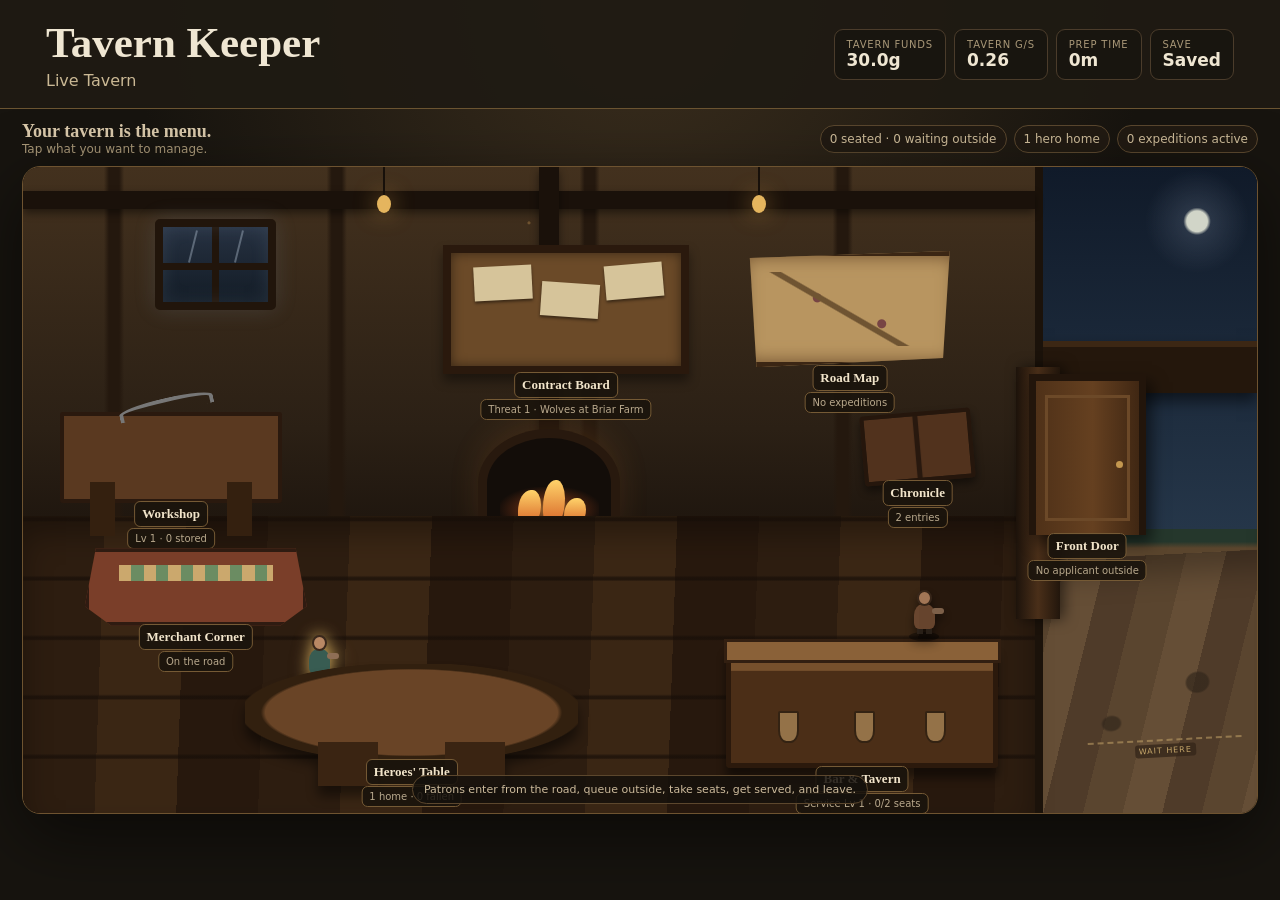
==== commit 741a9474: "Move Tavern Keeper deployment to reputation job board" ====
--- a/tavern-keeper/index.html
+++ b/tavern-keeper/index.html
@@ -185,9 +185,13 @@
   <section class="app-screen menu-screen" data-screen="contracts">
     <div class="screen-header"><button class="back-tavern" data-back-tavern>← Back to Tavern</button><div><h2>Contract Board</h2><p>Choose the work. Threat is advisory.</p></div></div>
     <section class="panel contract-board-panel screen-panel">
-    <div class="section-title"><h2>Contract Board</h2><span class="status">ANY HERO MAY DEPLOY</span></div>
-    <p class="contract-board-note">Threat is advisory. Failed contracts still pay for performance already achieved.</p>
+    <div class="section-title"><h2>Contract Board</h2><span id="jobBoardProgress" class="status">Tavern Lv 1 · Rep 0 · 2/5 jobs</span></div>
+    <p class="contract-board-note">Build tavern level and reputation to attract more—and harder—work. Failed contracts keep gold earned before the hero returns, retreats or dies.</p>
     <div id="contractBoard" class="contract-board"></div>
+    <div class="job-assignment-panel">
+      <div class="contract-card selected-contract"><div><h3 id="selectedContractName">—</h3><span id="selectedContractThreat" class="threat">Threat —</span></div><p id="selectedContractObjective">Choose a job above.</p><small id="selectedContractRisk">Choose an available hero.</small></div>
+      <div class="job-assignment"><label>Assign hero<select id="jobHeroSelect"></select></label><button id="jobDeploy" class="primary">Accept Job</button></div>
+    </div>
   </section>
   </section>
 
@@ -220,7 +224,7 @@
   </section>
 
   <section class="app-screen menu-screen hero-screen" data-screen="heroes">
-    <div class="screen-header"><button class="back-tavern" data-back-tavern>← Back to Tavern</button><div><h2>Heroes' Table</h2><p>Select, prepare, equip and send a hero.</p></div></div>
+    <div class="screen-header"><button class="back-tavern" data-back-tavern>← Back to Tavern</button><div><h2>Heroes' Table</h2><p>Select, prepare and equip heroes. Assign work from the Contract Board.</p></div></div>
     <div class="focused-grid"><aside class="panel roster-panel screen-panel">
     <div class="section-title"><h2>Hero Roster</h2><span id="rosterCount" class="status">0 alive</span></div>
     <div id="heroRoster" class="hero-roster"></div>
@@ -262,10 +266,6 @@
     </div>
     <div class="maintenance-actions"><button id="repairWeapon">Repair Weapon</button><button id="repairArmor">Repair Armor</button></div><small class="loadout-note">Gear condition persists. Worn/damaged/broken equipment loses effectiveness until repaired.</small>
 
-    <div class="contract-card selected-contract"><div><h3 id="selectedContractName">—</h3><span id="selectedContractThreat" class="threat">Threat —</span></div><p id="selectedContractObjective">Select a contract from the board.</p><small id="selectedContractRisk">Threat is advisory.</small></div>
-    <label>Seed <input id="seed" type="number" value="42" min="1"></label>
-    <button id="deploy" class="primary">Deploy Selected Hero</button>
-
     <h3 class="history-heading">Career History</h3>
     <div id="careerHistory" class="career-history"></div>
     <div id="prepLog" class="prep-log"></div>
@@ -284,8 +284,7 @@
     <div class="bars"><label>Health<div><i id="hpBar"></i></div></label><label>Fatigue<div><i id="fatigueBar"></i></div></label><label>Hunger<div><i id="hungerBar"></i></div></label><label>Morale<div><i id="moraleBar"></i></div></label></div>
     <div class="current"><div><span>Location</span><strong id="location">—</strong></div><div><span>Moodlets</span><strong id="moodlets">—</strong></div></div>
     <div class="current"><div><span>Injuries</span><strong id="fieldInjuries">None</strong></div><div><span>Potions</span><strong id="fieldPotions">—</strong></div></div><div class="current"><div><span>Weapon condition</span><strong id="fieldWeapon">—</strong></div><div><span>Armor condition</span><strong id="fieldArmor">—</strong></div></div><div class="current"><div><span>Objective score</span><strong id="fieldObjectiveScore">—</strong></div><div><span>Objective state</span><strong id="fieldObjectiveState">—</strong></div></div>
-    <div class="controls"><button data-speed="0">Pause hero</button><button data-speed="1" class="active">1×</button><button data-speed="4">4×</button><button data-speed="12">12×</button><button id="step">Step hero</button></div>
-    <p class="economy-note">Each expedition runs at its own speed. Tavern service, merchants and applicants continue in real time.</p>
+    <p class="economy-note">Expeditions run at one authoritative real-time speed. Tavern service, merchants and applicants continue while heroes are away.</p>
     <h3>Event Feed</h3><div id="log" class="log"></div>
     <details><summary>Decision Debug</summary><pre id="debug"></pre></details>
   </section>
--- a/tavern-keeper/styles.css
+++ b/tavern-keeper/styles.css
@@ -12,10 +12,10 @@
 @media(max-width:1000px){.merchant-offers{grid-template-columns:1fr 1fr}.merchant-summary{grid-template-columns:1fr 1fr}}
 @media(max-width:560px){.merchant-offers,.merchant-summary{grid-template-columns:1fr}}
 
-.contract-board-panel{grid-column:1/-1}.contract-board-note{color:#a99878;font-size:12px;margin-top:-4px}.contract-board{display:grid;grid-template-columns:repeat(5,minmax(190px,1fr));gap:8px}.board-contract{display:flex;flex-direction:column;text-align:left;min-height:150px;background:#18150f}.board-contract.selected{border-color:#c18b48;background:#332719}.board-contract>div{display:flex;justify-content:space-between;gap:8px}.board-contract>div span{font-size:11px;color:#d8b777}.board-contract em{font-style:normal;color:#d6c195;font-size:11px;margin-top:5px}.board-contract p{font-size:12px;color:#c5b79d;line-height:1.3;margin:8px 0}.board-contract small{color:#95866f;margin-top:auto}.selected-contract{border-color:#7b623d}
+.contract-board-panel{grid-column:1/-1}.contract-board-note{color:#a99878;font-size:12px;margin-top:-4px}.contract-board{display:grid;grid-template-columns:repeat(5,minmax(190px,1fr));gap:8px}.board-contract{display:flex;flex-direction:column;text-align:left;min-height:150px;background:#18150f}.board-contract.selected{border-color:#c18b48;background:#332719}.board-contract>div{display:flex;justify-content:space-between;gap:8px}.board-contract>div span{font-size:11px;color:#d8b777}.board-contract em{font-style:normal;color:#d6c195;font-size:11px;margin-top:5px}.board-contract p{font-size:12px;color:#c5b79d;line-height:1.3;margin:8px 0}.board-contract small{color:#95866f;margin-top:auto}.selected-contract{border-color:#7b623d}.job-assignment-panel{margin-top:12px;padding-top:12px;border-top:1px solid #493b2a}.job-assignment{display:grid;grid-template-columns:minmax(220px,1fr) auto;gap:10px;align-items:end}.job-assignment label{margin:0}.job-assignment button{min-width:150px}
 @media(max-width:1280px){.contract-board{grid-template-columns:repeat(3,1fr)}}
 @media(max-width:800px){.contract-board{grid-template-columns:1fr 1fr}}
-@media(max-width:500px){.contract-board{grid-template-columns:1fr}}
+@media(max-width:500px){.contract-board{grid-template-columns:1fr}.job-assignment{grid-template-columns:1fr}.job-assignment button{width:100%}}
 
 .applicant-panel{grid-column:1/-1}.applicant-summary{display:grid;grid-template-columns:1.3fr repeat(4,1fr);gap:8px}.applicant-summary>div{background:#18150f;border:1px solid #4b3c2b;border-radius:9px;padding:9px}.applicant-summary span{display:block;color:#a99878;font-size:10px;text-transform:uppercase;letter-spacing:.08em}.applicant-summary strong{font-size:16px}.applicant-body{margin:10px 0}.applicant-card{display:grid;grid-template-columns:1fr 2fr;gap:10px;background:#18150f;border:1px solid #493b2a;border-radius:10px;padding:10px}.applicant-stats{display:grid;grid-template-columns:repeat(5,1fr);gap:5px}.applicant-stats>div{background:#211a12;border:1px solid #433725;border-radius:7px;padding:7px;text-align:center}.applicant-stats span{display:block;color:#9e8e72;text-transform:capitalize;font-size:10px}.applicant-stats strong{font-size:18px}.applicant-details p{margin:4px 0;color:#c8baa0;font-size:12px}.applicant-log{margin-top:10px;border-top:1px solid #493b2a;max-height:145px;overflow:auto}.applicant-log>div{display:grid;grid-template-columns:46px 1fr;gap:6px;padding:5px 0;border-bottom:1px solid #30281d;font-size:11px}.applicant-log time{color:#89795c}.applicant-log .recruited span{color:#d9bd81}.applicant-log .arrival span{color:#d6c195}.applicant-log .departure span{color:#9e9077}
 @media(max-width:900px){.applicant-summary{grid-template-columns:1fr 1fr}.applicant-card{grid-template-columns:1fr}.applicant-stats{grid-template-columns:repeat(5,1fr)}}
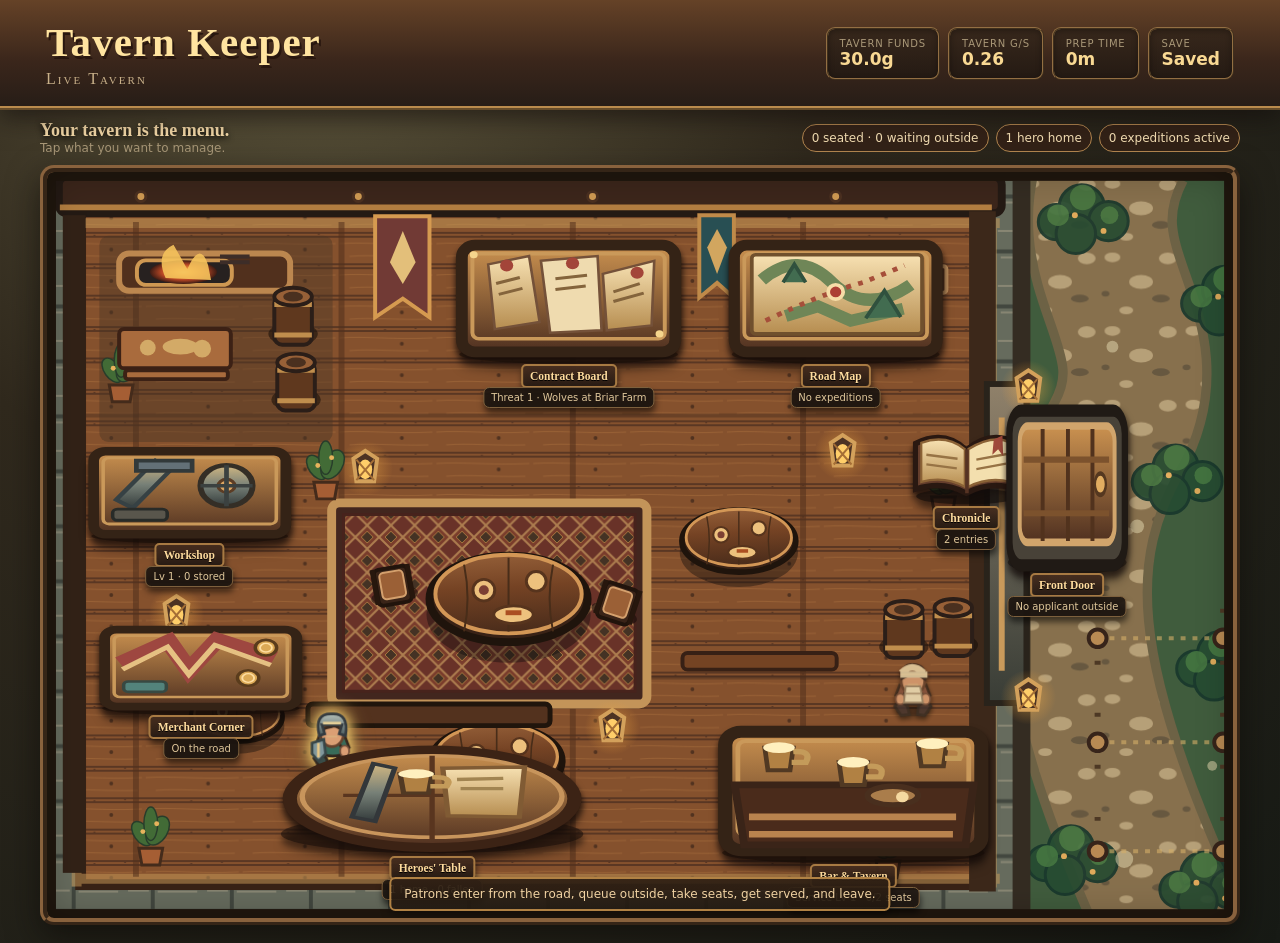
==== commit 5a8df7fc: "Overhaul Tavern Keeper with playable illustrated top-down fantasy sprites" ====
--- a/tavern-keeper/index.html
+++ b/tavern-keeper/index.html
@@ -3,8 +3,9 @@
 <head>
   <meta charset="utf-8">
   <meta name="viewport" content="width=device-width,initial-scale=1,viewport-fit=cover">
-  <title>Tavern Keeper — Animated Tavern</title>
+  <title>Tavern Keeper — Illustrated Fantasy Tavern</title>
   <link rel="stylesheet" href="styles.css">
+  <link rel="stylesheet" href="art/scene.css">
 </head>
 <body class="scene-mode">
 <header class="game-header">
@@ -32,8 +33,13 @@
         <span id="sceneHeroStatus">0 heroes home</span>
         <span id="sceneExpeditionStatus">0 expeditions</span>
       </div>
-    </div>
-
+      <nav class="scene-pan" aria-label="Explore the tavern scene">
+        <button type="button" data-scene-pan="interior">Interior</button>
+        <button type="button" data-scene-pan="outside">Outside queue →</button>
+      </nav>
+    </div>
+
+    <div id="sceneViewport" class="scene-viewport" tabindex="0" aria-label="Scrollable top-down tavern and exterior">
     <div id="tavernRoom" class="tavern-room" aria-label="Tavern interior and exterior entry">
       <div id="sceneOutside" class="outside-yard" aria-hidden="true">
         <div class="outside-sky"></div>
@@ -51,35 +57,35 @@
       <div class="wood-floor"></div>
 
       <button class="scene-object hotspot contract-board-object" data-open-screen="contracts" aria-label="Open contract board">
-        <span class="object-art"><i></i><i></i><i></i></span><b>Contract Board</b><small id="sceneContractBadge">Threat 2 selected</small>
+        <svg class="prop-sprite" viewBox="0 0 180 112" preserveAspectRatio="none" aria-hidden="true" focusable="false"><use href="art/props.svg#prop-contracts"></use></svg><b>Contract Board</b><small id="sceneContractBadge">Threat 2 selected</small>
       </button>
 
       <button class="scene-object hotspot wall-map-object" data-open-screen="expeditions" aria-label="Open expeditions">
-        <span class="map-art"></span><b>Road Map</b><small id="sceneExpeditionBadge">No expeditions</small>
+        <svg class="prop-sprite" viewBox="0 0 180 112" preserveAspectRatio="none" aria-hidden="true" focusable="false"><use href="art/props.svg#prop-map"></use></svg><b>Road Map</b><small id="sceneExpeditionBadge">No expeditions</small>
       </button>
 
       <button class="scene-object hotspot ledger-object" data-open-screen="chronicle" aria-label="Open tavern chronicle">
-        <span class="book-art"></span><b>Chronicle</b><small id="sceneChronicleBadge">0 entries</small>
+        <svg class="prop-sprite" viewBox="0 0 180 112" preserveAspectRatio="none" aria-hidden="true" focusable="false"><use href="art/props.svg#prop-chronicle"></use></svg><b>Chronicle</b><small id="sceneChronicleBadge">0 entries</small>
       </button>
 
       <button class="scene-object hotspot workshop-object" data-open-screen="workshop" aria-label="Open workshop">
-        <span class="workbench-art"><i></i></span><b>Workshop</b><small id="sceneWorkshopBadge">Lv 1</small>
+        <svg class="prop-sprite" viewBox="0 0 180 112" preserveAspectRatio="none" aria-hidden="true" focusable="false"><use href="art/props.svg#prop-workshop"></use></svg><b>Workshop</b><small id="sceneWorkshopBadge">Lv 1</small>
       </button>
 
       <button class="scene-object hotspot hero-table-object" data-open-screen="heroes" aria-label="Open hero roster and preparation">
-        <span class="table-art"></span><b>Heroes' Table</b><small id="sceneHeroBadge">0 home</small>
+        <svg class="prop-sprite" viewBox="0 0 180 112" preserveAspectRatio="none" aria-hidden="true" focusable="false"><use href="art/props.svg#prop-heroes"></use></svg><b>Heroes' Table</b><small id="sceneHeroBadge">0 home</small>
       </button>
 
       <button class="scene-object hotspot bar-object" data-open-screen="tavern" aria-label="Manage tavern">
-        <span class="bar-art"><i></i><i></i><i></i></span><b>Bar & Tavern</b><small id="sceneBarBadge">Lv 1 service</small>
+        <svg class="prop-sprite" viewBox="0 0 180 112" preserveAspectRatio="none" aria-hidden="true" focusable="false"><use href="art/props.svg#prop-bar"></use></svg><b>Bar & Tavern</b><small id="sceneBarBadge">Lv 1 service</small>
       </button>
 
       <button class="scene-object hotspot merchant-object" data-open-screen="merchant" aria-label="Visit merchant">
-        <span class="merchant-table-art"></span><b>Merchant Corner</b><small id="sceneMerchantBadge">On the road</small>
+        <svg class="prop-sprite" viewBox="0 0 180 112" preserveAspectRatio="none" aria-hidden="true" focusable="false"><use href="art/props.svg#prop-merchant"></use></svg><b>Merchant Corner</b><small id="sceneMerchantBadge">On the road</small>
       </button>
 
       <button class="scene-object hotspot door-object exterior-door" data-open-screen="applicants" aria-label="Check applicants outside">
-        <span class="door-art"><i></i></span><b>Front Door</b><small id="sceneApplicantBadge">No applicant</small>
+        <svg class="prop-sprite" viewBox="0 0 180 112" preserveAspectRatio="none" aria-hidden="true" focusable="false"><use href="art/props.svg#prop-door"></use></svg><b>Front Door</b><small id="sceneApplicantBadge">No applicant</small>
       </button>
 
       <div id="scenePatrons" class="scene-actors patron-actors" aria-hidden="true"></div>
@@ -88,6 +94,7 @@
       <div id="sceneStaff" class="scene-actors staff-actors" aria-hidden="true"></div>
 
       <div class="scene-toast" id="sceneToast">Tap an object to manage the tavern.</div>
+    </div>
     </div>
   </section>
 
--- a/tavern-keeper/art/scene.css
+++ b/tavern-keeper/art/scene.css
@@ -0,0 +1,90 @@
+/* Tavern Keeper illustrated top-down presentation. Keeps simulation world coordinates unchanged. */
+:root{--ink:#241811;--gold:#e6bf77;--parchment:#e8d2a5;--oak:#402719;color-scheme:dark}
+body{background:radial-gradient(circle at 25% 0%,#5b543b 0,#30291d 38%,#171a15 100%);color:#f0e2c5}
+.game-header{background:linear-gradient(180deg,#654227 0,#3a261b 58%,#271d17 100%);border-bottom:4px ridge #ba8b4d;box-shadow:0 8px 22px #130d0b99}
+.game-header h1{font-size:clamp(24px,3.8vw,41px);color:#ffe4a0;text-shadow:2px 3px 0 #28170f;letter-spacing:.025em}
+.game-header .brand p{color:#c9b18a;font-family:Georgia,serif;font-variant:small-caps;letter-spacing:.13em}
+.top-stats div{background:linear-gradient(#38281c,#241a13);border:2px ridge #936f43;box-shadow:inset 0 2px 6px #0005}
+.top-stats strong{color:#f9d993}
+.menu-screen{background:radial-gradient(ellipse at top,#423624aa,transparent 50%)}
+.menu-screen .panel,.overlay-panel{background:linear-gradient(130deg,#332719,#241d16 46%,#30241a);border:3px ridge #957341;box-shadow:inset 0 0 0 1px #d4b17430,0 12px 30px #110b0799}
+.menu-screen .panel h2,.menu-screen .panel h3,.screen-header h2{color:#f1d29d;text-shadow:1px 2px 0 #241910}
+.screen-header{border-bottom:2px solid #a5804c55;padding-bottom:14px}
+.screen-header h2{font-size:clamp(24px,3vw,34px)}
+.back-tavern,button:not(.scene-object){border:2px ridge #9f7544;background:linear-gradient(#624326,#392719);box-shadow:inset 0 1px 0 #dfb97a38;color:#f1dfbd}
+button:not(.scene-object):hover:not(:disabled),button:not(.scene-object):focus-visible{background:linear-gradient(#86582d,#4d311c);outline:2px solid #e4ba75;outline-offset:1px}
+button.primary{background:linear-gradient(#a16931,#69421e);color:#fff0c6}
+#sceneScreen{padding:10px clamp(8px,1.7vw,18px) 18px}
+.scene-intro{max-width:1200px;gap:10px}
+.scene-intro>div:first-child strong{color:#f4d9a8;text-shadow:0 2px 6px #000}
+.scene-status-strip span{background:#342318e8;border:1px solid #b48750;color:#f5dfb4}
+.scene-pan{display:none;align-items:center;gap:7px}
+.scene-pan button{padding:7px 10px;min-height:44px;font:600 12px Georgia,serif}
+.scene-viewport{position:relative;max-width:1200px;margin:auto;overflow:visible}
+.tavern-room{position:relative;max-width:1200px;aspect-ratio:1200/760;width:100%;height:auto;min-height:0;border:7px ridge #89623d;border-radius:14px;background:#403224 url("room.svg") center center/100% 100% no-repeat;box-shadow:inset 0 0 36px #0004,0 12px 32px #0c0a08a8;touch-action:pan-x pan-y}
+.room-wall,.wood-floor,.outside-yard,.door-threshold{display:none!important}
+.scene-object{min-height:44px!important;filter:drop-shadow(1px 5px 3px #0009);z-index:5!important}
+.scene-object>span:not(.unused){display:none}
+.scene-object .prop-sprite{display:block;width:100%;height:100%;overflow:visible;pointer-events:none;filter:drop-shadow(0 6px 3px #190d0a77)}
+.scene-object b{bottom:-22px;border:2px solid #a77a43;border-radius:5px;background:linear-gradient(#472e1fee,#271b14ed);color:#ffdc9e;padding:4px 7px;font-size:clamp(10px,.9vw,13px);text-shadow:0 1px #000}
+.scene-object small{bottom:-42px;border-color:#7d603d;background:#1e1711e8;color:#dfc79b;font-size:10px;max-width:180px}
+.scene-object:hover,.scene-object:focus-visible{filter:drop-shadow(0 0 13px #ffdc80);transform:scale(1.055)}
+.scene-object:focus-visible{outline:3px solid #ffdf9d;outline-offset:4px}
+.scene-object:active{transform:scale(.97)}
+.contract-board-object{left:34%;top:8%;width:20%;height:18%}
+.wall-map-object{left:57%;top:8%;width:19%;height:18%}
+.ledger-object{left:72%;top:33%;width:11%;height:12%}
+.workshop-object{left:3%;top:36%;width:18%;height:14%}
+.hero-table-object{left:19%;bottom:8%;width:27%;height:17%}
+.bar-object{left:56%!important;bottom:7%;width:24%!important;height:20%}
+.merchant-object{left:4%;bottom:27%;width:18%;height:13%}
+.door-object{left:80%!important;top:31%!important;width:12%!important;height:23%!important}
+.fireplace,.scene-window,.roof-beam,.hanging-lamp{display:none}
+.scene-object .prop-sprite use{pointer-events:none}
+.scene-actors{pointer-events:none;z-index:4}
+.scene-person{width:clamp(33px,3.4vw,46px);height:clamp(47px,5vw,66px);transform:translate(-50%,-95%);animation:none!important;filter:drop-shadow(0 3px 2px #171008a6);will-change:left,top}
+.scene-person .person-sprite{display:block;width:100%;height:100%;overflow:visible;transform-origin:50% 80%}
+.scene-person .shadow,.scene-person .legs,.scene-person .body,.scene-person .head,.scene-person .arm{display:none}
+.scene-person .prop{left:70%;top:32%;width:12px;height:13px;border:2px solid #6a4327;border-radius:3px;background:linear-gradient(#e9c585,#b97c38);box-shadow:2px 3px 2px #0006}
+.scene-person.walking .person-sprite{animation:fantasyStride .32s ease-in-out infinite alternate}
+.scene-person.idle .person-sprite,.scene-person.static-person .person-sprite{animation:fantasyIdle 2.8s ease-in-out infinite}
+.scene-person.facing-left .person-sprite{transform:rotate(-8deg)}
+.scene-person.facing-right .person-sprite{transform:rotate(8deg)}
+.scene-person.hero.selected .person-sprite{filter:drop-shadow(0 0 7px #f3cb6b)}
+.scene-person.hero.injured .person-sprite{filter:sepia(.35) saturate(.7)}
+.scene-person.leaving{opacity:.88}
+.scene-person.server-person{z-index:6}
+.scene-person.server-person.serving .person-sprite{animation:fantasyServe .58s ease-in-out infinite alternate}
+.scene-person.served.drink .prop{display:block;animation:mugLift 2.2s ease-in-out infinite}
+.scene-toast{bottom:1%;max-width:75%;border:2px solid #b18244;background:linear-gradient(#322215ee,#211810ec);color:#f0d2a2;font-size:12px;padding:8px 13px;border-radius:6px;box-shadow:0 4px 10px #0005}
+@keyframes fantasyStride{from{transform:translateY(0) rotate(-4deg)}to{transform:translateY(-3px) rotate(4deg)}}
+@keyframes fantasyIdle{0%,100%{transform:scale(1)}50%{transform:scale(.98) translateY(1px)}}
+@keyframes fantasyServe{from{transform:rotate(-5deg) translateY(0)}to{transform:rotate(8deg) translateY(-2px)}}
+@media(max-width:900px){
+ .scene-intro{flex-wrap:wrap}
+ .scene-status-strip{justify-content:flex-start}
+ .scene-viewport{overflow-x:auto;overflow-y:hidden;overscroll-behavior-x:contain;border-radius:12px;border:2px solid #8c673f;scrollbar-color:#b78b57 #2c2017;scrollbar-width:thin}
+ .tavern-room{width:900px;max-width:none;height:570px;aspect-ratio:auto;border:0;border-radius:4px}
+ .scene-pan{display:flex}
+ .scene-object b{font-size:12px}
+ .scene-object small{font-size:10px;max-width:145px}
+ .scene-person{width:39px;height:55px}
+ .scene-toast{font-size:11px}
+}
+@media(max-width:620px){
+ .scene-intro>div:first-child span{display:block}
+ .scene-status-strip{width:100%}
+ .tavern-room{height:570px;min-height:0}
+ .contract-board-object{left:34%;top:8%;width:20%;height:18%}
+ .wall-map-object{left:57%;top:8%;width:19%;height:18%}
+ .ledger-object{left:72%;top:33%;width:11%;height:12%}
+ .workshop-object{left:3%;top:36%;width:18%;height:14%}
+ .hero-table-object{left:19%;bottom:8%;width:27%;height:17%}
+ .bar-object{left:56%!important;right:auto!important;bottom:7%;width:24%!important;height:20%}
+ .merchant-object{left:4%;bottom:27%;width:18%;height:13%}
+ .door-object{left:80%!important;top:31%!important;width:12%!important;height:23%!important}
+ .scene-toast{max-width:75%}
+}
+@media(prefers-reduced-motion:reduce){
+ .scene-person .person-sprite,.scene-person.walking .person-sprite,.scene-person.idle .person-sprite,.scene-person.server-person.serving .person-sprite{animation:none!important}
+}
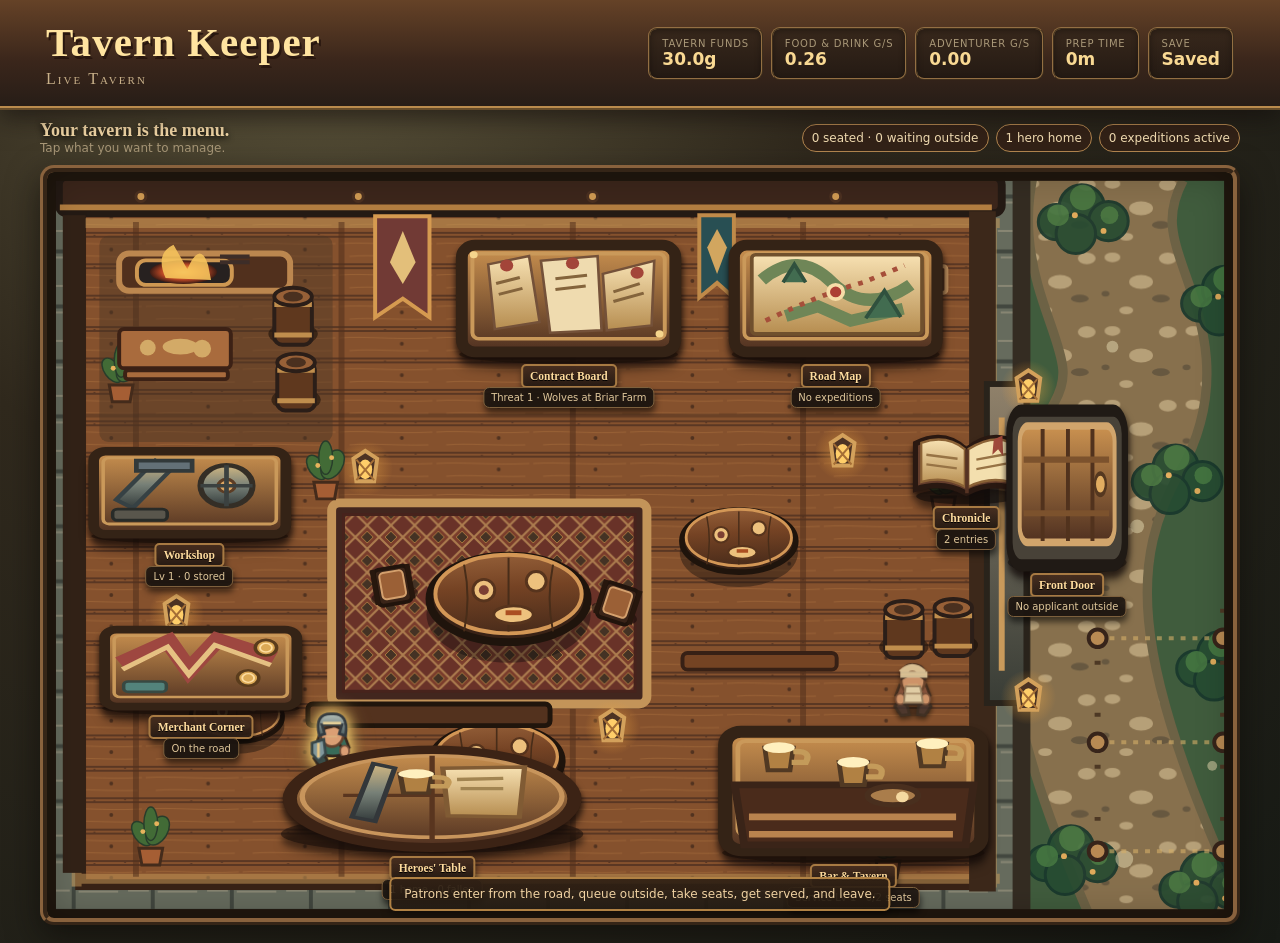
==== commit 53ceb9bf: "Split tavern sales and live quest wages; add long contracts and homecoming bounties" ====
--- a/tavern-keeper/index.html
+++ b/tavern-keeper/index.html
@@ -12,7 +12,8 @@
   <div class="brand"><h1>Tavern Keeper</h1><p>Live Tavern</p></div>
   <div class="top-stats">
     <div><span>Tavern funds</span><strong id="funds">0.0g</strong></div>
-    <div><span>Tavern g/s</span><strong id="tavernGps">0.00</strong></div>
+    <div><span>Food & drink g/s</span><strong id="tavernGps">0.00</strong></div>
+    <div><span>Adventurer g/s</span><strong id="adventurerGps">0.00</strong></div>
     <div><span>Prep time</span><strong id="prepTime">0m</strong></div>
     <div><span>Save</span><strong id="saveState">Local</strong></div>
   </div>
@@ -132,6 +133,7 @@
     </div>
 
     <h3>Improve the Tavern</h3>
+    <p class="economy-note">Permanent improvements are substantial investments. Short contracts fund early upgrades; later tiers take multiple expeditions.</p>
     <div id="tavernUpgrades" class="upgrade-grid"></div>
   </section>
   </section>
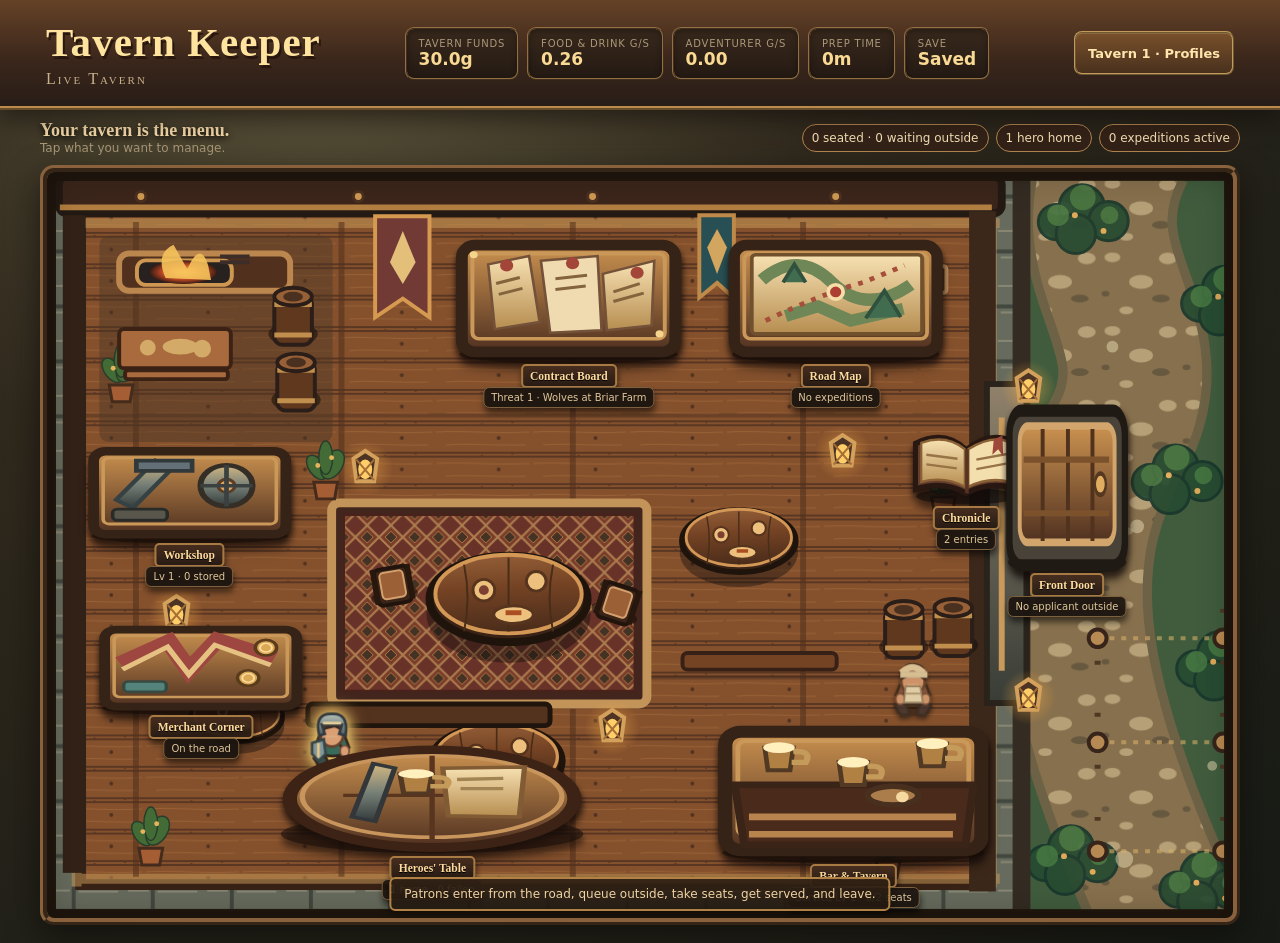
==== commit 65e5490d: "Add local Tavern Keeper profiles, independent save slots and confirmed restart" ====
--- a/tavern-keeper/index.html
+++ b/tavern-keeper/index.html
@@ -6,6 +6,8 @@
   <title>Tavern Keeper — Illustrated Fantasy Tavern</title>
   <link rel="stylesheet" href="styles.css">
   <link rel="stylesheet" href="art/scene.css">
+  <link rel="stylesheet" href="art/boss.css">
+  <link rel="stylesheet" href="art/profiles.css">
 </head>
 <body class="scene-mode">
 <header class="game-header">
@@ -17,6 +19,8 @@
     <div><span>Prep time</span><strong id="prepTime">0m</strong></div>
     <div><span>Save</span><strong id="saveState">Local</strong></div>
   </div>
+  <button id="openProfiles" class="profile-menu-toggle" type="button" aria-haspopup="dialog" aria-controls="profileManager">Profiles / Restart</button>
+  <button id="bossAlert" class="boss-alert" type="button" hidden>Boss awaiting orders — Open Battle</button>
 </header>
 
 <section id="offlineReturn" class="panel offline-return hidden overlay-panel">
@@ -24,6 +28,26 @@
     <div id="offlineSummary"></div>
     <button id="closeOfflineSummary">Dismiss Return Summary</button>
   </section>
+
+<section id="profileManager" class="profile-overlay" role="dialog" aria-modal="true" aria-labelledby="profileTitle" hidden>
+  <div class="profile-dialog panel">
+    <div class="profile-dialog-head">
+      <div><h2 id="profileTitle">Tavern Profiles</h2><p>Three separate local taverns. Start over without losing your other profiles.</p></div>
+      <button id="closeProfiles" type="button" aria-label="Close profile manager">Close ×</button>
+    </div>
+    <p class="profile-storage-note">Profiles save automatically in this browser on this device. They are not online accounts or cloud saves. Clearing website data deletes local profiles.</p>
+    <div id="profileSlots" class="profile-slots" aria-live="polite"></div>
+    <p id="profileMessage" class="profile-message" role="status"></p>
+    <section id="profileConfirm" class="profile-confirm" hidden aria-live="assertive">
+      <strong id="profileConfirmTitle">Confirm action</strong>
+      <p id="profileConfirmDescription"></p>
+      <div class="profile-confirm-actions">
+        <button type="button" id="cancelProfileAction">Cancel</button>
+        <button type="button" id="confirmProfileAction" class="danger">Confirm</button>
+      </div>
+    </section>
+  </div>
+</section>
 
 <main id="appShell" class="scene-shell">
   <section id="sceneScreen" class="app-screen active" data-screen="scene" aria-label="Animated tavern">
@@ -195,7 +219,7 @@
     <div class="screen-header"><button class="back-tavern" data-back-tavern>← Back to Tavern</button><div><h2>Contract Board</h2><p>Choose the work. Threat is advisory.</p></div></div>
     <section class="panel contract-board-panel screen-panel">
     <div class="section-title"><h2>Contract Board</h2><span id="jobBoardProgress" class="status">Tavern Lv 1 · Rep 0 · 2/5 jobs</span></div>
-    <p class="contract-board-note">Build tavern level and reputation to attract more—and harder—work. Failed contracts keep gold earned before the hero returns, retreats or dies.</p>
+    <p class="contract-board-note">Food and drink sales are your safety net. Mercenary g/s is the wealth engine: high-threat work pays much more when assigned to a skilled, equipped hero. A veteran who dies takes that income stream with them. Jobs still give partial payment for failed attempts.</p>
     <div id="contractBoard" class="contract-board"></div>
     <div class="job-assignment-panel">
       <div class="contract-card selected-contract"><div><h3 id="selectedContractName">—</h3><span id="selectedContractThreat" class="threat">Threat —</span></div><p id="selectedContractObjective">Choose a job above.</p><small id="selectedContractRisk">Choose an available hero.</small></div>
@@ -239,7 +263,7 @@
     <div id="heroRoster" class="hero-roster"></div>
     <h3>Fallen</h3>
     <div id="fallenRoster" class="fallen-roster"></div>
-    <div class="save-actions"><button id="newTavern" class="danger">New Tavern / Clear Save</button></div>
+    <div class="save-actions"><button id="newTavern" type="button">Profiles / Restart Tavern</button></div>
   </aside><section class="panel tavern screen-panel" id="tavernPanel">
     <div class="section-title"><h2>Selected Hero</h2><span id="risk" class="risk">—</span></div>
     <div id="heroCard" class="hero-card"></div>
@@ -293,7 +317,33 @@
     <div class="bars"><label>Health<div><i id="hpBar"></i></div></label><label>Fatigue<div><i id="fatigueBar"></i></div></label><label>Hunger<div><i id="hungerBar"></i></div></label><label>Morale<div><i id="moraleBar"></i></div></label></div>
     <div class="current"><div><span>Location</span><strong id="location">—</strong></div><div><span>Moodlets</span><strong id="moodlets">—</strong></div></div>
     <div class="current"><div><span>Injuries</span><strong id="fieldInjuries">None</strong></div><div><span>Potions</span><strong id="fieldPotions">—</strong></div></div><div class="current"><div><span>Weapon condition</span><strong id="fieldWeapon">—</strong></div><div><span>Armor condition</span><strong id="fieldArmor">—</strong></div></div><div class="current"><div><span>Objective score</span><strong id="fieldObjectiveScore">—</strong></div><div><span>Objective state</span><strong id="fieldObjectiveState">—</strong></div></div>
-    <p class="economy-note">Expeditions run at one authoritative real-time speed. Tavern service, merchants and applicants continue while heroes are away.</p>
+    <p class="economy-note">Expeditions run at one authoritative real-time speed. Tavern service, merchants and applicants continue while heroes are away. Boss battles require your commands and pause only that expedition's clock and wages.</p>
+    <section id="bossBattle" class="boss-battle" aria-label="JRPG boss encounter" hidden>
+      <div class="boss-heading"><h3 id="bossTitle">BOSS BATTLE</h3><span id="bossRound">TURN 1</span></div>
+      <p id="bossHint" class="boss-hint">A powerful foe blocks the route. This expedition will wait for your commands.</p>
+      <div class="battle-stage">
+        <div class="battle-fighter battle-hero">
+          <svg class="battle-sprite" viewBox="0 0 160 160" aria-hidden="true"><use href="art/bosses.svg#battle-hero"></use></svg>
+          <strong id="bossHeroName">Mercenary</strong>
+          <div class="battle-health"><i id="bossHeroHpBar"></i></div><small id="bossHeroHp">—</small>
+        </div>
+        <div class="battle-vs">VS</div>
+        <div class="battle-fighter battle-enemy">
+          <svg id="bossEnemyArt" class="battle-sprite" viewBox="0 0 160 160" aria-hidden="true"><use id="bossEnemySprite" href="art/bosses.svg#battle-troll"></use></svg>
+          <strong id="bossEnemyName">Boss</strong>
+          <div class="battle-health enemy"><i id="bossEnemyHpBar"></i></div><small id="bossEnemyHp">—</small>
+        </div>
+      </div>
+      <p id="bossBattleLog" class="battle-log" aria-live="polite">Choose an action.</p>
+      <div class="battle-actions" id="bossActions" role="group" aria-label="Battle commands">
+        <button type="button" data-boss-action="attack">Attack</button>
+        <button type="button" data-boss-action="heavy">Power Strike</button>
+        <button type="button" data-boss-action="guard">Guard</button>
+        <button type="button" data-boss-action="potion">Potion</button>
+        <button type="button" data-boss-action="retreat">Retreat</button>
+      </div>
+      <p class="boss-info">Every command advances one combat turn. Guard reduces the next hit; the boss uses a crushing attack every third turn. Retreat may fail. Tavern service and other expeditions continue while this battle waits.</p>
+    </section>
     <h3>Event Feed</h3><div id="log" class="log"></div>
     <details><summary>Decision Debug</summary><pre id="debug"></pre></details>
   </section>
@@ -305,5 +355,5 @@
   </section>
 </main>
 
-<script src="core.js"></script><script src="app.js"></script>
+<script src="core.js"></script><script src="profiles.js"></script><script src="app.js"></script>
 </body></html>
--- a/tavern-keeper/art/boss.css
+++ b/tavern-keeper/art/boss.css
@@ -0,0 +1,29 @@
+/* Interactive JRPG boss stage. Bosses wait for input; the rest of the game remains live. */
+.game-header{flex-wrap:wrap}
+.boss-alert{flex:1 0 100%;position:relative;display:block;margin:8px auto 12px;max-width:720px;width:calc(100% - 24px);padding:13px 18px!important;min-height:48px;color:#fff2bf!important;background:linear-gradient(125deg,#953b31,#62272a)!important;border:2px solid #e8af65!important;box-shadow:0 0 14px #ffad5247,inset 0 0 12px #1f0e14!important;font-weight:800;letter-spacing:.03em;animation:bossPulse 2.4s ease-in-out infinite}
+.boss-alert[hidden],.boss-battle[hidden]{display:none!important}
+.boss-battle{margin:16px 0 24px;padding:clamp(12px,2.5vw,26px);border:4px ridge #d3a364;border-radius:14px;color:#f9e8c5;background:linear-gradient(180deg,#241b28,#302435 27%,#1b2027 65%,#241a1b);box-shadow:0 9px 28px #130a10cc,inset 0 0 24px #5f3b5344}
+.boss-heading{display:flex;align-items:center;justify-content:space-between;gap:12px}
+.boss-heading h3{margin:0;font:700 clamp(20px,4vw,30px) Georgia,serif;letter-spacing:.06em;color:#ffe0a2;text-shadow:0 3px 1px #160e17}
+#bossRound{border:2px solid #c49e64;background:#382838;border-radius:7px;padding:7px 12px;font-weight:700;white-space:nowrap}
+.boss-hint{margin:12px 0;color:#dfc8b1;font-size:14px}
+.battle-stage{display:grid;grid-template-columns:minmax(0,1fr) 44px minmax(0,1fr);gap:8px;align-items:end;min-height:210px;padding:14px 8px;border-radius:12px;border:2px solid #96784b;background:radial-gradient(ellipse at 65% 5%,#8b5c6b44,transparent 50%),linear-gradient(180deg,#453248 0%,#252a34 56%,#4b463d 57%,#292b2b 100%);overflow:hidden}
+.battle-fighter{min-width:0;text-align:center;display:flex;flex-direction:column;align-items:center;gap:5px}
+.battle-sprite{height:clamp(106px,22vw,185px);width:min(100%,190px);filter:drop-shadow(0 9px 3px #0009);overflow:visible}
+.battle-fighter strong{font:700 clamp(14px,2vw,18px) Georgia,serif;max-width:100%;overflow-wrap:anywhere}
+.battle-fighter small{color:#e7dac1;font-variant-numeric:tabular-nums}
+.battle-vs{align-self:center;font:800 20px Georgia,serif;color:#e0b174;text-shadow:0 2px 4px #000}
+.battle-health{height:15px;width:min(100%,250px);background:#411d23;border:2px solid #caad7b;border-radius:7px;overflow:hidden;box-shadow:inset 0 1px 5px #11090b}
+.battle-health i{display:block;height:100%;width:100%;background:linear-gradient(#8bdd89,#2a8e53);transition:width .2s ease}
+.battle-health.enemy i{background:linear-gradient(#ffa37b,#ae3343)}
+.battle-log{min-height:43px;padding:11px 13px;border-left:4px solid #dba45f;background:#161922a8;border-radius:6px;color:#f4e2c0}
+.battle-actions{display:grid;grid-template-columns:repeat(5,minmax(0,1fr));gap:8px}
+.battle-actions button{white-space:normal;min-height:56px;padding:10px 8px!important;font-size:14px;font-weight:700;touch-action:manipulation}
+.battle-actions button:disabled{opacity:.48;cursor:not-allowed}
+.battle-actions button[data-boss-action=retreat]{border-color:#c37567!important}
+.boss-info{margin-bottom:0;color:#cbbda6;font-size:12px;line-height:1.5}
+.expedition-tab.awaiting-boss{border-color:#e3a65e!important;box-shadow:0 0 0 1px #c36355,inset 0 0 15px #5b222857}
+.expedition-tab.awaiting-boss span{color:#ffc888}
+@keyframes bossPulse{0%,100%{box-shadow:0 0 7px #ffad5247}50%{box-shadow:0 0 21px #ffb85caa}}
+@media(max-width:720px){.battle-actions{grid-template-columns:repeat(2,minmax(0,1fr))}.battle-actions button:last-child{grid-column:1/-1}.battle-stage{min-height:180px;padding:10px 5px}.boss-battle{padding:12px}.battle-sprite{height:115px}.boss-alert{font-size:13px}}
+@media(prefers-reduced-motion:reduce){.boss-alert{animation:none}.battle-health i{transition:none}}
--- a/tavern-keeper/art/profiles.css
+++ b/tavern-keeper/art/profiles.css
@@ -0,0 +1,36 @@
+/* Tavern Keeper profile selector / safe restart — local browser slots. */
+.profile-overlay[hidden]{display:none!important}
+.profile-overlay{position:fixed;inset:0;z-index:1200;display:flex;justify-content:center;align-items:flex-start;overflow-y:auto;background:#0e100bdc;backdrop-filter:blur(7px);padding:clamp(12px,4vw,45px) 12px max(24px,env(safe-area-inset-bottom));}
+.profile-dialog{width:min(100%,780px);max-height:none;border:4px ridge #b18b58;background:linear-gradient(165deg,#433321,#262119 55%,#31271d);color:#f2e3c5;box-shadow:0 24px 80px #080805b9,inset 0 0 0 1px #edbb7d44;padding:clamp(14px,3vw,28px);border-radius:14px;}
+.profile-dialog-head{display:flex;justify-content:space-between;align-items:flex-start;gap:14px;border-bottom:2px solid #b9945a80;padding-bottom:12px}
+.profile-dialog-head h2{margin-bottom:4px;color:#f6d498;font-size:clamp(25px,4vw,33px)}
+.profile-dialog-head p{font-size:13px;color:#decaa5;line-height:1.45;margin:6px 0}
+#closeProfiles{flex-shrink:0;min-height:44px}
+.profile-menu-toggle{flex-shrink:0;min-height:44px;font-size:13px;white-space:normal;color:#ffe6ad!important;border:2px ridge #c29a5a!important;background:linear-gradient(#79502b,#49311d)!important;font-weight:700}
+.profile-storage-note{padding:12px;background:#211d19;border:1px solid #826444;border-radius:8px;color:#cbbca2;font-size:12px;line-height:1.5}
+.profile-slots{display:grid;gap:12px}
+.profile-slot{border:2px solid #786042;border-radius:10px;padding:15px;background:linear-gradient(140deg,#37291e,#201c17);display:grid;grid-template-columns:minmax(0,1fr) minmax(160px,225px);gap:14px;align-items:start}
+.profile-slot.active-profile{border-color:#d9b16b;box-shadow:inset 0 0 0 1px #bc955566,0 0 13px #e5b97b24}
+.profile-slot-info{display:flex;flex-direction:column;gap:7px;min-width:0}
+.profile-slot-info>strong{font:700 17px Georgia,serif;color:#f3d39b}
+.profile-slot-info>label{margin:3px 0 0;font-size:12px;color:#cbb58b}
+.profile-slot-info>input{width:100%;min-height:44px;padding:10px 12px;background:#161813;border:1px solid #937648;border-radius:7px;color:#f5deb1}
+.profile-slot-info>small,.empty-slot small{color:#c0ac88;font-size:12px;line-height:1.5}
+.profile-slot-actions{display:grid;grid-template-columns:1fr 1fr;gap:8px}
+.profile-slot-actions button,.empty-slot button{min-height:44px;padding:8px 6px!important;font-weight:650}
+.profile-slot-actions button.profile-danger{border-color:#8e4e47;background:linear-gradient(#5f3430,#352123);color:#ffe4dc}
+.profile-slot-actions button:disabled{opacity:.46}
+.profile-slot.empty-slot{display:flex;justify-content:space-between;align-items:center}
+.profile-slot.empty-slot>div{display:flex;flex-direction:column;gap:7px}
+.profile-message{font-size:12px;color:#e7af91;min-height:0}
+.profile-message:empty{display:none}
+.profile-error{color:#eac1a4;border:1px solid #c18d7c;background:#4a2925;padding:14px;line-height:1.5}
+.profile-confirm[hidden]{display:none!important}
+.profile-confirm{margin-top:14px;padding:16px;border:2px solid #d59473;border-radius:9px;background:linear-gradient(#4a2925,#321e1d)}
+.profile-confirm strong{font:700 20px Georgia,serif;color:#ffe0c5}
+.profile-confirm p{font-size:14px;line-height:1.55}
+.profile-confirm-actions{display:flex;gap:12px;flex-wrap:wrap}
+.profile-confirm-actions button{min-height:48px;flex:1 1 180px;font-weight:800}
+.profile-confirm-actions .danger{background:linear-gradient(#a24d42,#71302c);color:#fff4e9}
+@media(max-width:680px){.profile-dialog{padding:13px}.profile-dialog-head{flex-wrap:wrap}.profile-slot{display:flex;flex-direction:column;gap:12px}.profile-slot-info,.profile-slot-actions{width:100%}.profile-menu-toggle{margin:4px 0}.profile-overlay{padding:10px 8px 20px}}
+@media(prefers-reduced-motion:reduce){.profile-overlay{backdrop-filter:none}}
